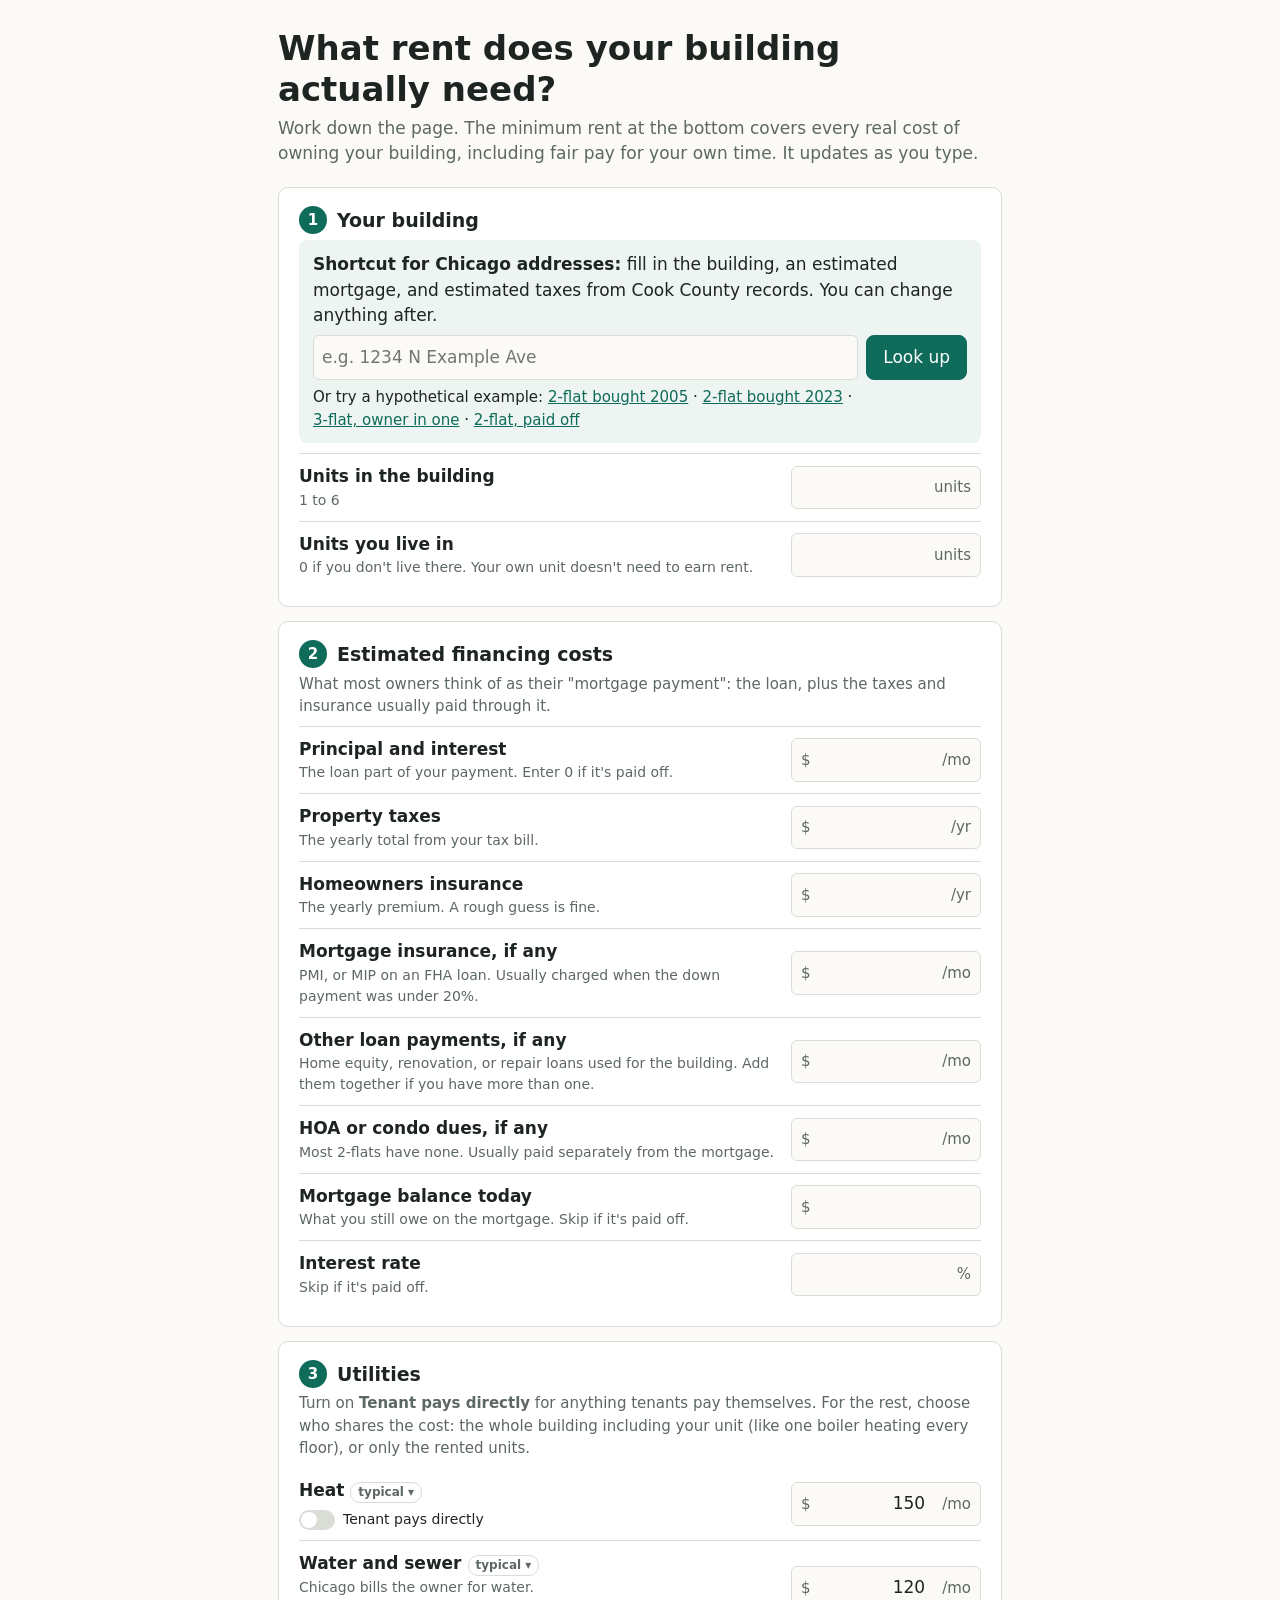
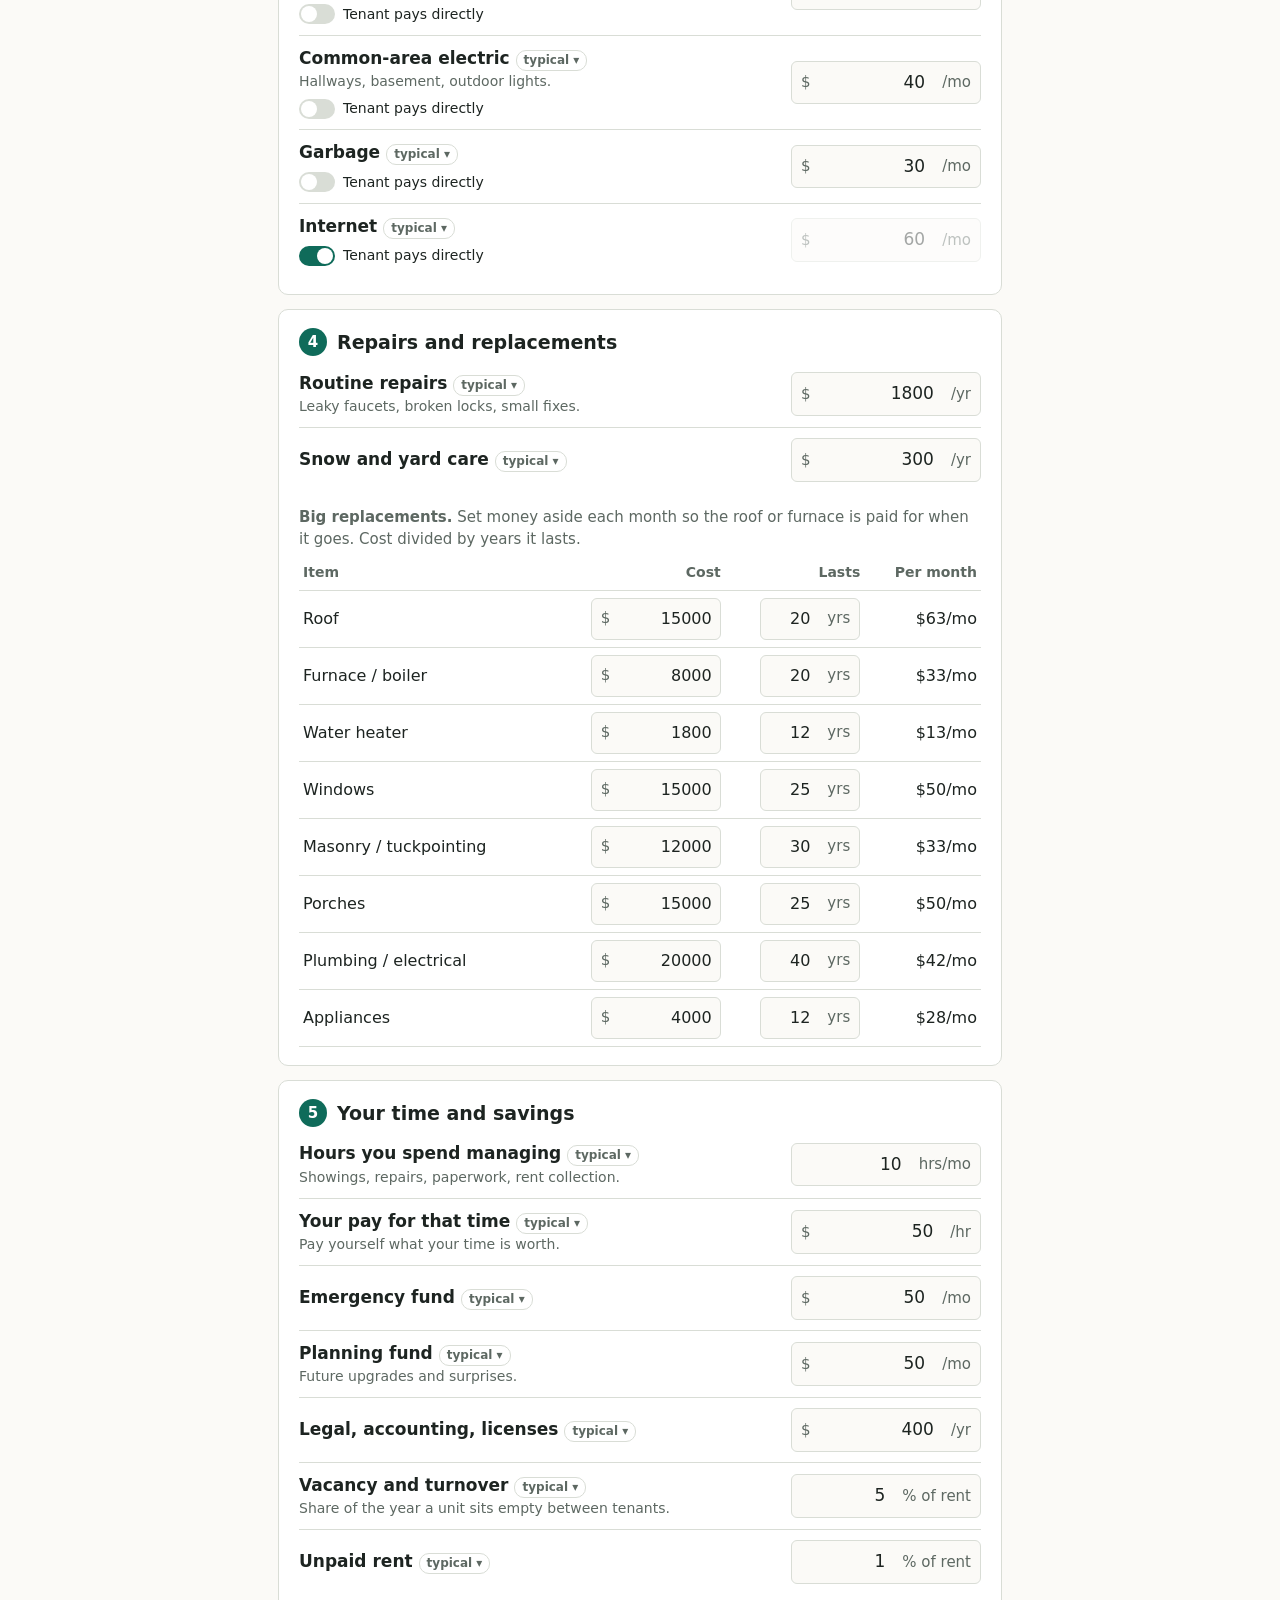
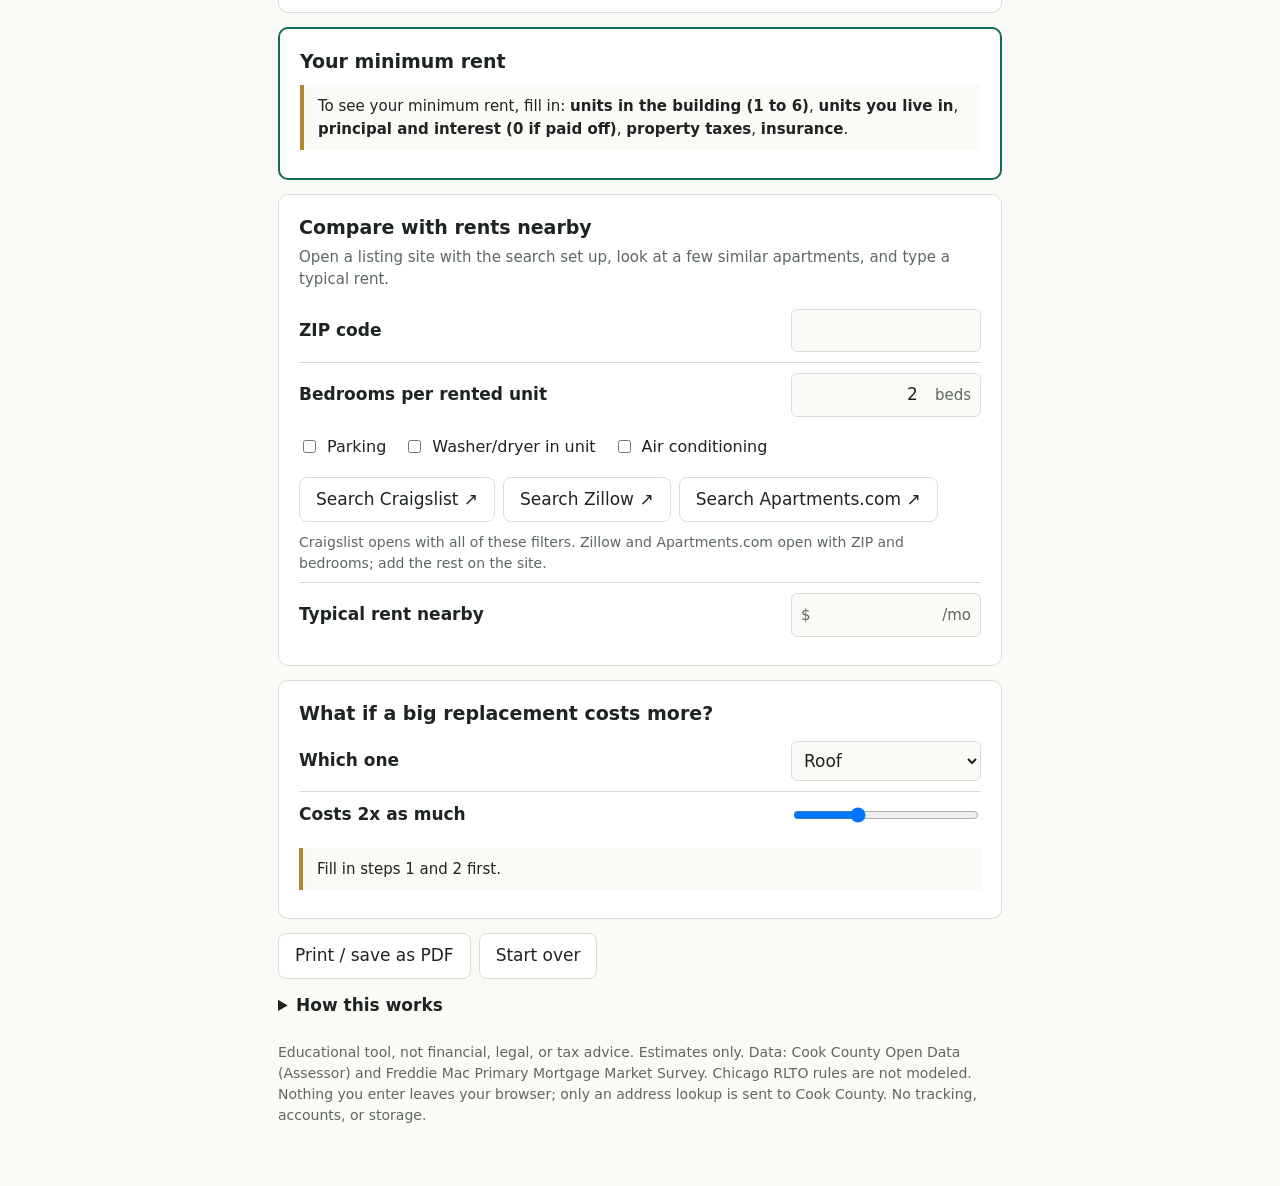
==== public/minimum_rent_calculator/index.html @ 092e069b "Calculator: lookup result card with icons; balance and rate required; clickable estimate explanation" ====
<!DOCTYPE html>
<html lang="en">
<head>
<meta charset="utf-8">
<meta name="viewport" content="width=device-width, initial-scale=1">
<title>Chicago Small Landlord Minimum Rent Calculator</title>
<style>
:root{--bg:#fbfaf7;--card:#fff;--ink:#1d2421;--mute:#5d6862;--line:#d9ddd6;--acc:#0f6b5a;--acc2:#b4872c;--warn:#b5482f;--soft:#eef4f1}
@media(prefers-color-scheme:dark){:root{--bg:#121715;--card:#1b2220;--ink:#eef2ef;--mute:#a3aea8;--line:#34403c;--acc:#5cc7ad;--acc2:#e0b455;--warn:#ee8a6f;--soft:#1f2b27}}
*{box-sizing:border-box}
body{margin:0;background:var(--bg);color:var(--ink);font:17px/1.5 system-ui,-apple-system,"Segoe UI",Roboto,sans-serif}
main{max-width:760px;margin:0 auto;padding:28px 18px 60px}
h1{font-size:clamp(26px,4vw,34px);margin:0 0 6px;line-height:1.2}
.lead{color:var(--mute);margin:0 0 20px}
.step{background:var(--card);border:1px solid var(--line);border-radius:10px;padding:18px 20px;margin:14px 0}
.step h2{font-size:19px;margin:0 0 4px;display:flex;align-items:center;gap:10px}
.step h2 .n{display:inline-grid;place-items:center;width:28px;height:28px;border-radius:50%;background:var(--acc);color:#fff;font-size:15px;flex:none}
@media(prefers-color-scheme:dark){.step h2 .n{color:#0b1210}}
.step>p.hint{color:var(--mute);margin:0 0 8px;font-size:15px}
.row{display:grid;grid-template-columns:1fr 190px;gap:6px 16px;align-items:center;padding:10px 0;border-top:1px solid var(--line)}
.row:first-of-type{border-top:0}
.row label{font-weight:600}
.row small{display:block;font-weight:400;color:var(--mute);font-size:14px}
.box{display:flex;align-items:center;border:1px solid var(--line);border-radius:6px;background:var(--bg);overflow:hidden}
.box:focus-within{outline:3px solid var(--acc2);outline-offset:1px}
.box span{padding:0 9px;color:var(--mute);font-size:15px;white-space:nowrap}
.box input{border:0;outline:0;background:transparent;color:var(--ink);font:inherit;padding:8px;width:100%;min-width:0;text-align:right}
.tag{display:inline-block;font-size:12px;font-weight:400;border:1px solid var(--line);border-radius:10px;padding:0 7px;margin-left:6px;color:var(--mute)}
.tag:empty{display:none}
button.tag{font:inherit;font-size:12px;cursor:pointer;background:transparent;line-height:1.6}
button.tag:hover{background:var(--soft)}
button.tag[aria-expanded=true]{background:var(--soft)}
.expl{margin:-2px 0 10px;padding:10px 12px;border-radius:8px;background:var(--soft);font-size:14px;line-height:1.5}
.expl b{font-weight:600}
.utc{display:flex;flex-wrap:wrap;gap:6px 14px;align-items:center;margin-top:6px;font-weight:400;font-size:14px}
.utc select{font:inherit;font-size:14px;padding:4px 6px;border:1px solid var(--line);border-radius:6px;background:var(--bg);color:var(--ink);max-width:100%}
.sw{display:inline-flex;align-items:center;gap:8px;cursor:pointer;color:var(--ink);font-weight:400!important}
.sw input{position:absolute;opacity:0;width:1px;height:1px}
.sw span{width:36px;height:20px;border-radius:10px;background:var(--line);position:relative;transition:background .15s;flex:none}
.sw span::after{content:"";position:absolute;top:2px;left:2px;width:16px;height:16px;border-radius:50%;background:#fff;transition:transform .15s}
.sw input:checked+span{background:var(--acc)}
.sw input:checked+span::after{transform:translateX(16px)}
.sw input:focus-visible+span{outline:3px solid var(--acc2);outline-offset:2px}
.row.ut.off .box{opacity:.4}
.row.ut.off select{display:none}
.lk{margin-top:10px;background:var(--card);border:1px solid var(--line);border-radius:10px;overflow:hidden}
.lk-head{display:flex;gap:10px;align-items:center;padding:12px 14px;border-bottom:1px solid var(--line)}
.lk-head svg{color:var(--acc);flex:none}
.lk-head b{display:block;font-size:16px}.lk-head span{font-size:13px;color:var(--mute)}
.lk-steps{list-style:none;margin:0;padding:4px 0}
.lk-steps li{display:grid;grid-template-columns:36px 1fr 22px;gap:10px;align-items:center;padding:8px 14px}
.lk-steps .ic{width:36px;height:36px;border-radius:9px;display:grid;place-items:center;background:var(--soft);color:var(--acc)}
.lk-steps b{display:block;font-size:15px}.lk-steps .d{font-size:14px;color:var(--mute)}
.lk-steps .st{width:20px;height:20px;border-radius:50%}
.lk-steps li.pending .st{border:2px solid var(--line);border-top-color:var(--acc);animation:spin .8s linear infinite}
.lk-steps li.done .st{background:var(--acc);-webkit-mask:var(--chk) center/14px no-repeat,linear-gradient(#000 0 0);-webkit-mask-composite:xor;mask-composite:exclude}
.lk-steps li.warn .st{background:var(--acc2)}
.lk-steps li.warn .ic{color:var(--acc2)}
.lk-steps li.done .st::after,.lk-steps li.warn .st::after{display:block;text-align:center;color:#fff;font-size:13px;font-weight:700;line-height:20px}
.lk-steps li.done .st{-webkit-mask:none;mask:none}
.lk-steps li.done .st::after{content:"\2713"}
.lk-steps li.warn .st::after{content:"!"}
@media(prefers-color-scheme:dark){.lk-steps li.done .st::after,.lk-steps li.warn .st::after{color:#0b1210}}
.lk-foot{margin:0;padding:10px 14px;border-top:1px solid var(--line);font-size:13px;color:var(--mute)}
.lk-err{margin-top:10px;padding:12px 14px;border-radius:10px;background:var(--card);border:1px solid var(--line);font-size:15px}
@keyframes spin{to{transform:rotate(360deg)}}
.tag.rec{border-color:var(--acc);color:var(--acc)}
@media(max-width:560px){.row{grid-template-columns:1fr}}
button,.btn{font:inherit;border:1px solid var(--line);background:var(--card);color:var(--ink);padding:9px 16px;border-radius:8px;cursor:pointer;text-decoration:none;display:inline-block}
button.pri{background:var(--acc);border-color:var(--acc);color:#fff}
@media(prefers-color-scheme:dark){button.pri{color:#0b1210}}
.linkish{border:0;background:none;padding:0;color:var(--acc);text-decoration:underline;cursor:pointer;font-size:15px}
:focus-visible{outline:3px solid var(--acc2);outline-offset:2px}
.lookup{background:var(--soft);border-radius:8px;padding:12px 14px;margin:6px 0 10px}
.lookup .line{display:flex;gap:8px;flex-wrap:wrap;margin-top:6px}
.lookup input{flex:1;min-width:220px;font:inherit;padding:8px;border:1px solid var(--line);border-radius:6px;background:var(--bg);color:var(--ink)}
.msg{padding:10px 14px;border-left:4px solid var(--acc2);background:var(--bg);margin:10px 0;font-size:15px}
.msg.warn{border-left-color:var(--warn)}
.chk{display:flex;gap:8px;align-items:center;font-size:16px}
.chk input{width:auto}
.hide{display:none!important}
table{border-collapse:collapse;width:100%;font-size:16px}
td,th{padding:7px 4px;border-bottom:1px solid var(--line);text-align:left;vertical-align:middle}
th{font-size:14px;color:var(--mute);font-weight:600}
td.num,th.num{text-align:right;white-space:nowrap}
.rt .box{max-width:130px;margin-left:auto}
.result{border:2px solid var(--acc)}
.big{font-size:clamp(40px,8vw,64px);font-weight:700;line-height:1.05;color:var(--acc);margin:6px 0 2px}
.receipt td{border-bottom:1px dashed var(--line)}
.receipt tr.total td{border-top:2px solid var(--ink);border-bottom:0;font-weight:700;font-size:18px}
.vs{display:grid;grid-template-columns:1fr 1fr;gap:16px;margin-top:12px}
.vs b{display:block;font-size:clamp(26px,5vw,40px);line-height:1.1;color:var(--acc)}
.vs .mk b{color:var(--mute)}
.links{display:flex;gap:8px;flex-wrap:wrap;margin:10px 0}
.actions{display:flex;gap:8px;flex-wrap:wrap;margin-top:14px}
details{margin:14px 0}
footer{color:var(--mute);font-size:14px;margin-top:24px}
@media print{.noprint,.lookup,details{display:none!important}body{background:#fff;color:#000}.step{break-inside:avoid}}
</style>
</head>
<body>
<main>
<h1>What rent does your building actually need?</h1>
<p class="lead">Work down the page. The minimum rent at the bottom covers every real cost of owning your building, including fair pay for your own time. It updates as you type.</p>

<!-- STEP 1 -->
<section class="step">
  <h2><span class="n">1</span>Your building</h2>
  <div class="lookup noprint">
    <b>Shortcut for Chicago addresses:</b> fill in the building, an estimated mortgage, and estimated taxes from Cook County records. You can change anything after.
    <div class="line">
      <input id="addr" placeholder="e.g. 1234 N Example Ave" aria-label="Street address">
      <button class="pri" id="go">Look up</button>
    </div>
    <div id="lmsg"></div>
    <div style="margin-top:6px;font-size:15px">Or try a hypothetical example: <span id="samples"></span></div>
  </div>
  <div class="row"><label for="units">Units in the building<button type="button" class="tag" id="tag-units" aria-expanded="false"></button><small>1 to 6</small></label><div class="box"><input id="units" inputmode="numeric" autocomplete="off"><span>units</span></div></div>
  <div class="row"><label for="occ">Units you live in<button type="button" class="tag" id="tag-occ" aria-expanded="false"></button><small>0 if you don't live there. Your own unit doesn't need to earn rent.</small></label><div class="box"><input id="occ" inputmode="numeric" autocomplete="off"><span>units</span></div></div>
</section>

<!-- STEP 2 -->
<section class="step">
  <h2><span class="n">2</span>Estimated financing costs</h2>
  <p class="hint">What most owners think of as their "mortgage payment": the loan, plus the taxes and insurance usually paid through it.</p>
  <div id="mortWarn" class="msg warn hide" role="alert"><b>No usable sale record was found, so we assumed the building is paid off.</b> <span id="mortWarnWhy"></span> If you have a mortgage, enter principal and interest below.</div>
  <div class="row"><label for="pi">Principal and interest<button type="button" class="tag" id="tag-pi" aria-expanded="false"></button><small>The loan part of your payment. Enter 0 if it's paid off.</small></label><div class="box"><span>$</span><input id="pi" inputmode="decimal" autocomplete="off"><span>/mo</span></div></div>
  <div class="row"><label for="tax">Property taxes<button type="button" class="tag" id="tag-tax" aria-expanded="false"></button><small>The yearly total from your tax bill.</small></label><div class="box"><span>$</span><input id="tax" inputmode="decimal" autocomplete="off"><span>/yr</span></div></div>
  <div class="row hide" id="seniorRow"><label class="chk" style="font-weight:400"><input type="checkbox" id="senior"> I'm 65 or older (adds the senior exemption to the tax estimate)</label></div>
  <div class="row"><label for="ins">Homeowners insurance<button type="button" class="tag" id="tag-ins" aria-expanded="false"></button><small>The yearly premium. A rough guess is fine.</small></label><div class="box"><span>$</span><input id="ins" inputmode="decimal" autocomplete="off"><span>/yr</span></div></div>
  <div class="row"><label for="mi">Mortgage insurance, if any<button type="button" class="tag" id="tag-mi" aria-expanded="false"></button><small>PMI, or MIP on an FHA loan. Usually charged when the down payment was under 20%.</small></label><div class="box"><span>$</span><input id="mi" inputmode="decimal" autocomplete="off"><span>/mo</span></div></div>
  <div id="pitiTotal" class="msg hide"></div>
  <div class="row"><label for="loan2">Other loan payments, if any<button type="button" class="tag" id="tag-loan2" aria-expanded="false"></button><small>Home equity, renovation, or repair loans used for the building. Add them together if you have more than one.</small></label><div class="box"><span>$</span><input id="loan2" inputmode="decimal" autocomplete="off"><span>/mo</span></div></div>
  <div class="row"><label for="hoa">HOA or condo dues, if any<button type="button" class="tag" id="tag-hoa" aria-expanded="false"></button><small>Most 2-flats have none. Usually paid separately from the mortgage.</small></label><div class="box"><span>$</span><input id="hoa" inputmode="decimal" autocomplete="off"><span>/mo</span></div></div>
  <div class="row"><label for="bal">Mortgage balance today<button type="button" class="tag" id="tag-bal" aria-expanded="false"></button><small>What you still owe on the mortgage. Skip if it's paid off.</small></label><div class="box"><span>$</span><input id="bal" inputmode="decimal" autocomplete="off"></div></div>
  <div class="row"><label for="rate">Interest rate<button type="button" class="tag" id="tag-rate" aria-expanded="false"></button><small>Skip if it's paid off.</small></label><div class="box"><input id="rate" inputmode="decimal" autocomplete="off"><span>%</span></div></div>
  <div id="mortInfo" class="msg hide"></div>
</section>

<!-- STEP 4 -->
<section class="step">
  <h2><span class="n">3</span>Utilities</h2>
  <p class="hint">Turn on <b>Tenant pays directly</b> for anything tenants pay themselves. For the rest, choose who shares the cost: the whole building including your unit (like one boiler heating every floor), or only the rented units.</p>
  <div class="row ut" data-ut="heat"><div><label for="heat">Heat<button type="button" class="tag" id="tag-heat" aria-expanded="false"></button></label>
   <div class="utc"><label class="sw"><input type="checkbox" id="tp-heat"><span aria-hidden="true"></span>Tenant pays directly</label>
   <select id="sh-heat" aria-label="Who shares the heat cost"><option value="all">Shared by all units, including yours</option><option value="rented">Rented units only</option></select></div></div>
   <div class="box"><span>$</span><input id="heat" inputmode="decimal" autocomplete="off"><span>/mo</span></div></div>
  <div class="row ut" data-ut="water"><div><label for="water">Water and sewer<button type="button" class="tag" id="tag-water" aria-expanded="false"></button><small>Chicago bills the owner for water.</small></label>
   <div class="utc"><label class="sw"><input type="checkbox" id="tp-water"><span aria-hidden="true"></span>Tenant pays directly</label>
   <select id="sh-water" aria-label="Who shares the water and sewer cost"><option value="all">Shared by all units, including yours</option><option value="rented">Rented units only</option></select></div></div>
   <div class="box"><span>$</span><input id="water" inputmode="decimal" autocomplete="off"><span>/mo</span></div></div>
  <div class="row ut" data-ut="elec"><div><label for="elec">Common-area electric<button type="button" class="tag" id="tag-elec" aria-expanded="false"></button><small>Hallways, basement, outdoor lights.</small></label>
   <div class="utc"><label class="sw"><input type="checkbox" id="tp-elec"><span aria-hidden="true"></span>Tenant pays directly</label>
   <select id="sh-elec" aria-label="Who shares the common-area electric cost"><option value="all">Shared by all units, including yours</option><option value="rented">Rented units only</option></select></div></div>
   <div class="box"><span>$</span><input id="elec" inputmode="decimal" autocomplete="off"><span>/mo</span></div></div>
  <div class="row ut" data-ut="garb"><div><label for="garb">Garbage<button type="button" class="tag" id="tag-garb" aria-expanded="false"></button></label>
   <div class="utc"><label class="sw"><input type="checkbox" id="tp-garb"><span aria-hidden="true"></span>Tenant pays directly</label>
   <select id="sh-garb" aria-label="Who shares the garbage cost"><option value="all">Shared by all units, including yours</option><option value="rented">Rented units only</option></select></div></div>
   <div class="box"><span>$</span><input id="garb" inputmode="decimal" autocomplete="off"><span>/mo</span></div></div>
  <div class="row ut" data-ut="net"><div><label for="net">Internet<button type="button" class="tag" id="tag-net" aria-expanded="false"></button></label>
   <div class="utc"><label class="sw"><input type="checkbox" id="tp-net"><span aria-hidden="true"></span>Tenant pays directly</label>
   <select id="sh-net" aria-label="Who shares the internet cost"><option value="all">Shared by all units, including yours</option><option value="rented">Rented units only</option></select></div></div>
   <div class="box"><span>$</span><input id="net" inputmode="decimal" autocomplete="off"><span>/mo</span></div></div>
</section>

<!-- STEP 5 -->
<section class="step">
  <h2><span class="n">4</span>Repairs and replacements</h2>
  <div class="row"><label for="minor">Routine repairs<button type="button" class="tag" id="tag-minor" aria-expanded="false"></button><small>Leaky faucets, broken locks, small fixes.</small></label><div class="box"><span>$</span><input id="minor" inputmode="decimal" autocomplete="off"><span>/yr</span></div></div>
  <div class="row"><label for="snow">Snow and yard care<button type="button" class="tag" id="tag-snow" aria-expanded="false"></button></label><div class="box"><span>$</span><input id="snow" inputmode="decimal" autocomplete="off"><span>/yr</span></div></div>
  <p class="hint" style="margin:14px 0 4px"><b>Big replacements.</b> Set money aside each month so the roof or furnace is paid for when it goes. Cost divided by years it lasts.</p>
  <table class="rt"><thead><tr><th>Item</th><th class="num">Cost</th><th class="num">Lasts</th><th class="num">Per month</th></tr></thead><tbody id="rt"></tbody></table>
</section>

<!-- STEP 6 -->
<section class="step">
  <h2><span class="n">5</span>Your time and savings</h2>
  <div class="row"><label for="hours">Hours you spend managing<button type="button" class="tag" id="tag-hours" aria-expanded="false"></button><small>Showings, repairs, paperwork, rent collection.</small></label><div class="box"><input id="hours" inputmode="decimal" autocomplete="off"><span>hrs/mo</span></div></div>
  <div class="row"><label for="wage">Your pay for that time<button type="button" class="tag" id="tag-wage" aria-expanded="false"></button><small>Pay yourself what your time is worth.</small></label><div class="box"><span>$</span><input id="wage" inputmode="decimal" autocomplete="off"><span>/hr</span></div></div>
  <div class="row"><label for="emerg">Emergency fund<button type="button" class="tag" id="tag-emerg" aria-expanded="false"></button></label><div class="box"><span>$</span><input id="emerg" inputmode="decimal" autocomplete="off"><span>/mo</span></div></div>
  <div class="row"><label for="plan">Planning fund<button type="button" class="tag" id="tag-plan" aria-expanded="false"></button><small>Future upgrades and surprises.</small></label><div class="box"><span>$</span><input id="plan" inputmode="decimal" autocomplete="off"><span>/mo</span></div></div>
  <div class="row"><label for="legal">Legal, accounting, licenses<button type="button" class="tag" id="tag-legal" aria-expanded="false"></button></label><div class="box"><span>$</span><input id="legal" inputmode="decimal" autocomplete="off"><span>/yr</span></div></div>
  <div class="row"><label for="vac">Vacancy and turnover<button type="button" class="tag" id="tag-vac" aria-expanded="false"></button><small>Share of the year a unit sits empty between tenants.</small></label><div class="box"><input id="vac" inputmode="decimal" autocomplete="off"><span>% of rent</span></div></div>
  <div class="row"><label for="bad">Unpaid rent<button type="button" class="tag" id="tag-bad" aria-expanded="false"></button></label><div class="box"><input id="bad" inputmode="decimal" autocomplete="off"><span>% of rent</span></div></div>
</section>

<!-- RESULT -->
<section class="step result" id="result">
  <h2>Your minimum rent</h2>
  <div id="missing" class="msg"></div>
  <div id="answer" class="hide">
    <div class="big" id="outA">$0</div>
    <div>per month, for each rented unit</div>
    <p id="shareLine"></p>
    <table class="receipt"><tbody id="receipt"></tbody></table>
    <p id="scary" style="margin-top:12px"></p>
    <p id="outB" class="msg hide"></p>
  </div>
</section>

<!-- COMPARE -->
<section class="step" id="compare">
  <h2>Compare with rents nearby</h2>
  <p class="hint">Open a listing site with the search set up, look at a few similar apartments, and type a typical rent.</p>
  <div class="row"><label for="cz_zip">ZIP code</label><div class="box"><input id="cz_zip" inputmode="numeric" maxlength="5" autocomplete="off"></div></div>
  <div class="row"><label for="cz_beds">Bedrooms per rented unit</label><div class="box"><input id="cz_beds" inputmode="numeric" value="2" autocomplete="off"><span>beds</span></div></div>
  <div style="display:flex;gap:18px;flex-wrap:wrap;padding:8px 0">
    <label class="chk"><input type="checkbox" id="cz_park"> Parking</label>
    <label class="chk"><input type="checkbox" id="cz_laundry"> Washer/dryer in unit</label>
    <label class="chk"><input type="checkbox" id="cz_ac"> Air conditioning</label>
  </div>
  <div class="links noprint" id="czLinks"></div>
  <p class="hint" style="font-size:14px">Craigslist opens with all of these filters. Zillow and Apartments.com open with ZIP and bedrooms; add the rest on the site.</p>
  <div class="row"><label for="mkt">Typical rent nearby</label><div class="box"><span>$</span><input id="mkt" inputmode="decimal" autocomplete="off"><span>/mo</span></div></div>
  <div id="mktOut"></div>
</section>

<!-- WHAT IF -->
<section class="step noprint">
  <h2>What if a big replacement costs more?</h2>
  <div class="row"><label for="wi">Which one</label><select id="wi" style="font:inherit;padding:8px;border:1px solid var(--line);border-radius:6px;background:var(--bg);color:var(--ink)"></select></div>
  <div class="row"><label for="wm">Costs <span id="wiV">2</span>x as much</label><input id="wm" type="range" min="1" max="4" step="0.5" value="2"></div>
  <p id="wiOut" class="msg"></p>
</section>

<div class="actions noprint"><button id="print">Print / save as PDF</button><button id="reset">Start over</button></div>

<details><summary><b>How this works</b></summary>
<p>Add up what the whole building costs each month: financing costs (principal and interest, taxes, insurance, mortgage insurance, any other loans for the building), utilities you pay, repairs, savings for big replacements, pay for your time, and savings funds. The rented units cover their share of that total. In a 2-flat where you live in one unit, the rented unit covers half. In a 3-flat where you live in one, the two rented units cover two thirds between them. The unit you live in carries the rest, as your own housing cost. A cushion for vacancy and unpaid rent is added on top.</p>
<p>The interest-only view counts just the interest part of the mortgage, based on what you still owe today. The principal part is money you keep, as equity in the building.</p>
<p>Address lookups estimate taxes as assessed value x state equalizer, minus the homeowner exemption if you live there ($10,000, plus $8,000 more if you are 65 or older), x the tax rate. The mortgage estimate assumes 20% down and the average 30-year rate in the year of the last sale. Your real numbers are better if you have them.</p></details>

<footer>Educational tool, not financial, legal, or tax advice. Estimates only. Data: Cook County Open Data (Assessor) and Freddie Mac Primary Mortgage Market Survey. Chicago RLTO rules are not modeled. Nothing you enter leaves your browser; only an address lookup is sent to Cook County. No tracking, accounts, or storage.</footer>
</main>

<script>
/* ===== ASSUMPTIONS (edit here) ===== */
const OWNER_HOURLY_WAGE = 50;       // $/hr the owner pays themselves; presenter sets this.
const STATE_EQUALIZER = 3.0163;     // Illinois equalizer, tax year 2024. Update yearly.
const TAX_RATE = 0.067;             // Rough Chicago combined rate (~6.7%). Check the Treasurer bill.
const HOMEOWNER_EXEMPTION = 10000;  // Cook County homeowner exemption ($ off equalized assessed value), owner-occupied.
const SENIOR_EXEMPTION = 8000;      // Cook County senior exemption (65+), on top of the homeowner exemption.
const DOWN_PAYMENT = 0.20;          // Assumed down payment when estimating a loan from a sale price.
const API = 'https://datacatalog.cookcountyil.gov/resource/';
const DS = {addr:'3723-97qp', sales:'wvhk-k5uv', values:'uzyt-m557', chars:'x54s-btds'}; // Parcel Addresses, Parcel Sales, Assessed Values, Building Characteristics.
const APTS = {None:1, Two:2, Three:3, Four:4, Five:5, Six:6}; // char_apts -> units. "None" = single-family home.
/* Freddie Mac PMMS 30-yr fixed, ANNUAL averages (%). Years not listed use the nearest listed year. 2025 is approximate. */
const RATES={1990:10.13,1991:9.25,1992:8.39,1993:7.31,1994:8.38,1995:7.93,1996:7.81,1997:7.60,1998:6.94,1999:7.44,2000:8.05,2001:6.97,2002:6.54,2003:5.83,2004:5.84,2005:5.87,2006:6.41,2007:6.34,2008:6.03,2009:5.04,2010:4.69,2011:4.45,2012:3.66,2013:3.98,2014:4.17,2015:3.85,2016:3.65,2017:3.99,2018:4.54,2019:3.94,2020:3.11,2021:2.96,2022:5.34,2023:6.81,2024:6.72,2025:6.60};
/* Typical starting values for the steps people rarely know offhand. Rounded on purpose. */
const TYPICAL={heat:150,water:120,elec:40,garb:30,net:60,minor:1800,snow:300,hours:10,wage:OWNER_HOURLY_WAGE,emerg:50,plan:50,legal:400,vac:5,bad:1};
const REPL0=[['Roof',15000,20],['Furnace / boiler',8000,20],['Water heater',1800,12],['Windows',15000,25],['Masonry / tuckpointing',12000,30],['Porches',15000,25],['Plumbing / electrical',20000,40],['Appliances',4000,12]];
const SAMPLES=[
 {n:'2-flat bought 2005',v:{units:2,occ:1,pi:1190,bal:110000,rate:5.9,tax:4200,ins:1700}},
 {n:'2-flat bought 2023',v:{units:2,occ:1,pi:2480,bal:370000,rate:6.8,tax:6200,ins:2400}},
 {n:'3-flat, owner in one',v:{units:3,occ:1,pi:2650,bal:410000,rate:6.5,tax:7000,ins:3000}},
 {n:'2-flat, paid off',v:{units:2,occ:1,pi:0,tax:4800,ins:1900}}];
const UTIL=['heat','water','elec','garb','net'];
const UT_DEFAULT={net:true}; // utilities tenants usually pay directly
const ALL=['units','occ','pi','tax','ins','mi','loan2','hoa','bal','rate',...Object.keys(TYPICAL)];

/* ===== HELPERS ===== */
const $=id=>document.getElementById(id);
const usd=n=>(n<0?'-$':'$')+Math.abs(Math.round(n)).toLocaleString('en-US');
const parse=s=>{const v=parseFloat(String(s).replace(/[$,%\s]/g,''));return isFinite(v)?v:NaN};
const has=id=>String($(id).value).trim()!==''&&!isNaN(parse($(id).value));
const val=id=>{const v=parse($(id).value);return isFinite(v)&&v>=0?v:0};
const plural=(n,w)=>`${n} ${w}${n===1?'':'s'}`;
const TAGS={typical:['typical',''],record:['county record','rec'],est:['estimate',''],lookup:['estimate','']};
const EXPL={};
function setF(id,v,src,ex){const e=$(id);e.value=v;e.dataset.src=src||'';if(ex)EXPL[id]=ex;else delete EXPL[id];closeEx(id);tag(id)}
function exText(id){const e=EXPL[id];if(e)return typeof e==='function'?e():e;
 const src=$(id).dataset.src;
 if(src==='typical')return 'A typical starting value for a small Chicago building. Replace it with your own number if you know it.';
 if(src==='est')return 'From the hypothetical example.';return ''}
function closeEx(id){const x=$('ex-'+id);if(x)x.classList.add('hide');const t=$('tag-'+id);if(t)t.setAttribute('aria-expanded','false')}
function tag(id){const t=$('tag-'+id);if(!t)return;const s=TAGS[$(id).dataset.src];t.innerHTML=s?s[0]+' &#9662;':'';t.title=s?'How was this worked out?':'';t.className='tag'+(s&&s[1]?' '+s[1]:'')}
let R=REPL0.map(r=>r.slice()), lookupAV=0, noSale=false, lookupLoan=null;

/* ===== MATH ===== */
function pmt(P,rate,yrs){const r=rate/100/12,n=yrs*12;if(P<=0||n<=0)return 0;if(r===0)return P/n;return P*r/(1-Math.pow(1+r,-n))}
function balanceAfter(P,rate,yrs,months){const r=rate/100/12,n=yrs*12;if(months>=n)return 0;if(r===0)return P*(1-months/n);
 const p=pmt(P,rate,yrs),g=Math.pow(1+r,months);return Math.max(0,P*g-p*(g-1)/r)}
function lookupTax(){const ex=val('occ')>=1?HOMEOWNER_EXEMPTION+($('senior').checked?SENIOR_EXEMPTION:0):0;return Math.round(Math.max(0,lookupAV*STATE_EQUALIZER-ex)*TAX_RATE)}
function missing(){
 const m=[],u=val('units'),o=val('occ');
 if(!has('units')||!(u>=1&&u<=6&&Number.isInteger(u)))m.push('units in the building (1 to 6)');
 if(!has('occ')||!Number.isInteger(o))m.push('units you live in');
 else if(has('units')&&o>=u)m.push('units you live in (must be fewer than the total, so at least one is rented)');
 if(!has('pi'))m.push('principal and interest (0 if paid off)');
 if(has('pi')&&val('pi')>0){if(!has('bal'))m.push('mortgage balance');if(!has('rate'))m.push('interest rate')}
 if(!has('tax'))m.push('property taxes');
 if(!has('ins'))m.push('insurance');
 return m}
function compute(mult){ // mult: optional {i,f} to scale one replacement cost
 const units=val('units'),occ=val('occ'),rented=units-occ,share=rented/units;
 const pi=val('pi'),loan2=val('loan2')+val('mi'),mi=val('mi'); // mortgage insurance and other loans count in full in both views // other loans count in full in both views (no balance/rate to split out interest)
 const piInt=(has('bal')&&has('rate'))?Math.min(pi,val('bal')*val('rate')/1200):null;
 const resYear=R.map((r,i)=>{const c=(mult&&mult.i==i)?r[1]*mult.f:r[1];return r[2]>0?c/r[2]:0});
 const m={ // whole-building monthly costs
  taxes:val('tax')/12, ins:val('ins')/12, hoa:val('hoa'),
  upkeep:(val('minor')+val('snow'))/12, repl:resYear.reduce((a,b)=>a+b,0)/12,
  pay:val('hours')*val('wage'), funds:val('emerg')+val('plan')+val('legal')/12};
 const base=Object.values(m).reduce((a,b)=>a+b,0);
 const loss=Math.min(0.9,(val('vac')+val('bad'))/100);
 // Utilities: skip ones tenants pay directly; the rest are shared by all units, or charged to rented units only.
 let utilAll=0,utilRented=0;
 UTIL.forEach(id=>{if($('tp-'+id).checked)return;const a=val(id);utilAll+=a;utilRented+=$('sh-'+id).value==='rented'?a:a*share});
 const total=base+pi+loan2+utilAll;
 const per=x=>x*share/rented;                       // a shared whole-building amount -> per rented unit
 const rentedTotal=(base+pi+loan2)*share+utilRented; // what the rented units cover together
 const rent=mort=>(per(base+mort+loan2)+utilRented/rented)/(1-loss); // rented share, split across rented units, plus cushion
 const rA=rent(pi);
 return {units,occ,rented,share,total,rentedTotal,pi,piInt,m,resYear,loss,rA,rB:piInt===null?null:rent(piInt),per,
  lines:[['Principal and interest',per(pi)],['Property taxes',per(m.taxes)],['Homeowners insurance',per(m.ins)],...(mi>0?[['Mortgage insurance',per(mi)]]:[]),...(loan2-mi>0?[['Other loans',per(loan2-mi)]]:[]),...(m.hoa>0?[['HOA or condo dues',per(m.hoa)]]:[]),['Utilities',utilRented/rented],['Routine repairs and yard',per(m.upkeep)],
   ['Savings for big replacements',per(m.repl)],['Your pay',per(m.pay)],['Emergency, planning, legal',per(m.funds)],['Vacancy and unpaid-rent cushion',rA*loss]]};
}

/* ===== RENDER ===== */
function calc(){
 if(lookupAV&&$('tax').dataset.src==='lookup'){$('tax').value=lookupTax();const x=$('ex-tax');if(x&&!x.classList.contains('hide'))x.innerHTML=exText('tax')}
 $('seniorRow').classList.toggle('hide',!(lookupAV&&$('tax').dataset.src==='lookup'&&val('occ')>=1));
 $('mortWarn').classList.toggle('hide',!noSale);
 if(typeof syncShareSel==='function')syncShareSel();
 drawMortInfo();
 drawLinks();
 const miss=missing();
 R.forEach((r,i)=>{const c=$('rp'+i);if(c)c.textContent=r[2]>0?usd(r[1]/r[2]/12)+'/mo':'—'});
 if(miss.length){
  $('answer').classList.add('hide');$('missing').classList.remove('hide');
  $('missing').innerHTML='To see your minimum rent, fill in: '+miss.map(x=>`<b>${x}</b>`).join(', ')+'.';
  $('mktOut').innerHTML='';$('wiOut').textContent='Fill in steps 1 and 2 first.';return}
 $('missing').classList.add('hide');$('answer').classList.remove('hide');
 const c=compute();
 $('outA').textContent=usd(c.rA);
 $('shareLine').innerHTML=c.occ>0
  ?`Your building costs <b>${usd(c.total)}</b> a month to run. Your ${plural(c.rented,'rented unit')} ${c.rented===1?'covers':'cover'} ${usd(c.rentedTotal)} of that (${c.rented} of ${c.units} shares of shared costs, plus any utilities charged to rented units only). The ${plural(c.occ,'unit')} you live in ${c.occ===1?'carries':'carry'} the other ${usd(c.total-c.rentedTotal)}, as your own housing cost.`
  :`Your building costs <b>${usd(c.total)}</b> a month to run, split across ${plural(c.rented,'rented unit')}.`;
 $('receipt').innerHTML=c.lines.map(([n,v])=>`<tr><td>${n}</td><td class="num">${usd(v)}</td></tr>`).join('')+`<tr class="total"><td>Minimum rent per unit</td><td class="num">${usd(c.rA)}</td></tr>`;
 const mt=c.lines.filter(l=>/^(Principal|Property taxes|Homeowners|Mortgage insurance|Other loans)/.test(l[0])).reduce((a,l)=>a+l[1],0);
 $('scary').textContent=c.rA>0?`Financing costs (mortgage payment, taxes, insurance, other loans) are ${Math.round(mt/c.rA*100)}% of this. Everything else, including savings for every big replacement, is ${100-Math.round(mt/c.rA*100)}%.`:'';
 const ob=$('outB');
 if(c.rB!==null&&c.pi>0){ob.classList.remove('hide');ob.innerHTML=`<b>Interest-only view: ${usd(c.rB)} per unit.</b> That counts only the interest part of your mortgage and treats the principal as your own savings, since it builds equity you keep.`}else ob.classList.add('hide');
 const i=+$('wi').value||0,f=+$('wm').value;$('wiV').textContent=f;
 $('wiOut').textContent=`If your ${R[i][0].toLowerCase()} costs ${f}x as much (${usd(R[i][1]*f)}), minimum rent rises by about ${usd(compute({i,f}).rA-c.rA)} per unit per month.`;
 const mk=val('mkt');
 if(!(mk>0)){$('mktOut').innerHTML='';return}
 const gap=mk-c.rA;
 $('mktOut').innerHTML=`<div class="vs"><div><b>${usd(c.rA)}</b>Rent at cost</div><div class="mk"><b>${usd(mk)}</b>Typical rent nearby</div></div>`+(gap>0
  ?`<p class="msg">Charging ${usd(c.rA)} already covers the mortgage, taxes, insurance, repairs, savings for every big replacement, emergency and planning funds, a vacancy cushion, and pays you ${usd(val('wage'))} an hour. Market rent would add ${usd(gap)} a month per unit (${usd(gap*12*c.rented)} a year across your ${plural(c.rented,'rented unit')}) on top of every real cost.</p>`
  :`<p class="msg">Rents nearby are at or below what this building needs. Double-check your numbers; your costs may be higher than typical.</p>`);
}
function drawMortInfo(){ // estimated loan (from lookup) and this month's interest/principal split
 const parts=[],L=lookupLoan;
 if(L)parts.push(`<b>Estimated mortgage: ${usd(L.orig)} at ${L.rt}%.</b> Based on the ${usd(L.price)} sale in ${L.yr} with ${Math.round(DOWN_PAYMENT*100)}% down and the average 30-year rate that year.`);
 const pi=val('pi'),bal=val('bal'),rate=val('rate');
 if(has('pi')&&pi>0&&has('bal')&&bal>0&&has('rate')){
  const int=Math.min(pi,bal*rate/1200);
  parts.push(`Of your ${usd(pi)} monthly payment, about <b>${usd(int)} is interest</b> and ${usd(pi-int)} pays down the ${usd(bal)} you still owe.`)}
 const piti=val('pi')+val('tax')/12+val('ins')/12+val('mi');
 const pt=$('pitiTotal');
 if(has('pi')||has('tax')||has('ins')){pt.classList.remove('hide');pt.innerHTML=`<b>Estimated monthly payment: ${usd(piti)}</b> = ${usd(val('pi'))} principal and interest + ${usd(val('tax')/12)} taxes + ${usd(val('ins')/12)} insurance${val('mi')>0?` + ${usd(val('mi'))} mortgage insurance`:''}. Compare it with your mortgage statement.`}else pt.classList.add('hide');
 $('mortInfo').innerHTML=parts.join('<br>');$('mortInfo').classList.toggle('hide',!parts.length)}
function drawRepl(){
 $('rt').innerHTML=R.map((r,i)=>`<tr><td>${r[0]}</td><td class="num"><div class="box"><span>$</span><input inputmode="decimal" value="${r[1]}" data-i="${i}" data-k="1" aria-label="${r[0]} cost"></div></td><td class="num"><div class="box" style="max-width:100px"><input inputmode="numeric" value="${r[2]}" data-i="${i}" data-k="2" aria-label="${r[0]} years it lasts"><span>yrs</span></div></td><td class="num" id="rp${i}"></td></tr>`).join('');
 $('rt').querySelectorAll('input').forEach(e=>e.addEventListener('input',()=>{const v=parse(e.value);R[e.dataset.i][e.dataset.k]=isFinite(v)&&v>=0?v:0;calc()}));
 $('wi').innerHTML=R.map((r,i)=>`<option value="${i}">${r[0]}</option>`).join('')}
function drawLinks(){
 const zip=($('cz_zip').value.match(/\d{5}/)||[''])[0],beds=Math.max(0,Math.min(6,parseInt($('cz_beds').value)||0));
 const cl=new URLSearchParams({min_bedrooms:beds,max_bedrooms:beds});
 if(zip){cl.set('postal',zip);cl.set('search_distance','1')}
 if($('cz_park').checked)[1,2,3,4].forEach(p=>cl.append('parking',p)); // carport, attached garage, detached garage, off-street
 if($('cz_laundry').checked)cl.set('laundry','1');                       // washer/dryer in unit
 if($('cz_ac').checked)cl.set('airconditioning','1');
 const area=zip?`chicago-il-${zip}`:'chicago-il',bd=beds===0?'studios':`${beds}-bedrooms`;
 $('czLinks').innerHTML=[['Craigslist','https://chicago.craigslist.org/search/apa?'+cl],['Zillow',`https://www.zillow.com/${area}/rentals/${beds}-_beds/`],['Apartments.com',`https://www.apartments.com/${area}/${bd}/`]]
  .map(([n,u])=>`<a class="btn" href="${u}" target="_blank" rel="noopener">Search ${n} &#8599;</a>`).join('')}
function reset(){
 UTIL.forEach(id=>{$('tp-'+id).checked=!!UT_DEFAULT[id];$('sh-'+id).value='all'});syncUtil();
 ALL.forEach(id=>setF(id,TYPICAL[id]??'',TYPICAL[id]!==undefined?'typical':''));
 R=REPL0.map(r=>r.slice());drawRepl();lookupAV=0;noSale=false;lookupLoan=null;$('senior').checked=false;
 ['addr','mkt','cz_zip'].forEach(id=>$(id).value='');$('lmsg').innerHTML='';calc()}

/* ===== EVENTS ===== */
function syncUtil(){UTIL.forEach(id=>{const off=$('tp-'+id).checked;$(id).closest('.row').classList.toggle('off',off);$(id).disabled=off})}
UTIL.forEach(id=>{['tp-','sh-'].forEach(pf=>$(pf+id).addEventListener('input',()=>{syncUtil();calc()}))});
// the shared/rented-only choice only matters when the owner lives in the building
function syncShareSel(){const own=val('occ')>=1;UTIL.forEach(id=>$('sh-'+id).classList.toggle('hide',!own))}
ALL.forEach(id=>{const row=$(id).closest('.row'),x=document.createElement('div');x.className='expl hide';x.id='ex-'+id;x.setAttribute('role','note');row.after(x);
 $('tag-'+id).addEventListener('click',e=>{e.preventDefault();e.stopPropagation();const open=x.classList.contains('hide');
  if(open){x.innerHTML=exText(id);x.classList.remove('hide')}else x.classList.add('hide');$('tag-'+id).setAttribute('aria-expanded',open)})});
ALL.forEach(id=>$(id).addEventListener('input',()=>{$(id).dataset.src='';delete EXPL[id];closeEx(id);tag(id);if(id==='pi')noSale=false;calc()}));
['mkt','cz_zip','cz_beds','cz_park','cz_laundry','cz_ac','senior','wi','wm'].forEach(id=>$(id).addEventListener('input',calc));
$('reset').onclick=()=>{reset();window.scrollTo({top:0,behavior:'smooth'})};
$('print').onclick=()=>window.print();
$('samples').innerHTML=SAMPLES.map((s,i)=>`<button class="linkish" data-s="${i}">${s.n}</button>`).join(' · ');
$('samples').onclick=e=>{const i=e.target.dataset.s;if(i===undefined)return;reset();Object.entries(SAMPLES[i].v).forEach(([k,v])=>setF(k,v,'est','From the hypothetical example: '+SAMPLES[i].n+'.'));
 $('lmsg').innerHTML='<p class="msg">Hypothetical example, not a real property. Every number is editable.</p>';calc()};

/* ===== ADDRESS LOOKUP ===== */
async function q(ds,params){const r=await fetch(API+ds+'.json?'+new URLSearchParams(params));if(!r.ok)throw new Error(r.status);return r.json()}
const isTrue=v=>v===true||/^(true|1|y)$/i.test(String(v));
const SUFFIX=/^(AVE|AVENUE|ST|STREET|BLVD|BOULEVARD|RD|ROAD|DR|DRIVE|CT|COURT|PL|PLACE|PKWY|PARKWAY|TER|TERRACE|LN|LANE|WAY|HWY)$/;
const toks=s=>String(s).toUpperCase().replace(/[^A-Z0-9 ]/g,' ').split(/\s+/).filter(Boolean);
const lmsg=h=>$('lmsg').innerHTML=`<div class="lk-err">${h}</div>`;
const SV=(d)=>`<svg width="20" height="20" viewBox="0 0 24 24" fill="none" stroke="currentColor" stroke-width="1.8" stroke-linecap="round" stroke-linejoin="round" aria-hidden="true">${d}</svg>`;
const IC={
 pin:SV('<path d="M12 21s-7-6.2-7-11.5A7 7 0 0 1 19 9.5C19 14.8 12 21 12 21z"/><circle cx="12" cy="9.5" r="2.5"/>'),
 units:SV('<path d="M4 21V8l8-5 8 5v13"/><path d="M9 21v-6h6v6"/><path d="M8 10h2M14 10h2"/>'),
 tax:SV('<path d="M6 3h12v18l-3-2-3 2-3-2-3 2z"/><path d="M9 8h6M9 12h6M9 16h3"/>'),
 mort:SV('<path d="M3 10l9-6 9 6"/><path d="M5 10v9M9.5 10v9M14.5 10v9M19 10v9"/><path d="M3 21h18"/>'),
 ins:SV('<path d="M12 3l8 3v6c0 4.5-3.4 8.2-8 9-4.6-.8-8-4.5-8-9V6z"/><path d="M9 12l2 2 4-4"/>')};
const LK=[['units','Building'],['tax','Property taxes'],['mort','Mortgage'],['ins','Insurance']];
function lkCard(addr,pin){$('lmsg').innerHTML=`<div class="lk"><div class="lk-head">${IC.pin}<div><b>${addr}</b><span>Cook County PIN ${pin}</span></div></div><ul class="lk-steps">`+
 LK.map(([k,t])=>`<li id="lk-${k}" class="pending"><span class="ic">${IC[k]}</span><div><b>${t}</b><span class="d">Checking county records&hellip;</span></div><span class="st" aria-hidden="true"></span></li>`).join('')+
 `</ul><p class="lk-foot">Numbers below are filled in. Click any <b>estimate</b> tag to see how it was worked out.</p></div>`}
function lkStep(k,state,html){const li=$('lk-'+k);if(!li)return;li.className=state;li.querySelector('.d').innerHTML=html}
const titleCase=t=>String(t).toLowerCase().replace(/\b[a-z]/g,c=>c.toUpperCase());
$('addr').addEventListener('keydown',e=>{if(e.key==='Enter')$('go').click()});
$('go').onclick=async()=>{
 const key=toks($('addr').value).filter(t=>!SUFFIX.test(t)); // house number + street name, without Ave/St/etc.
 if(key.length<2||!/^\d/.test(key[0]))return lmsg('Enter a street address with a house number, like 1234 N Example Ave.');
 lmsg('Searching Cook County records&hellip;');
 let hit;
 try{
  // Full-text search, then keep only rows whose PROPERTY address (not mailing address) matches.
  const hits=await q(DS.addr,{$q:key.join(' '),$limit:'200'});
  const propText=h=>Object.keys(h).filter(k=>/^prop/i.test(k)).map(k=>h[k]).join(' ');
  hit=hits.find(h=>{const t=toks(propText(h));return t[0]===key[0]&&key.every(k=>t.includes(k))});
 }catch(e){return lmsg('We could not reach Cook County records right now. Fill in the steps below yourself, or try an example.')}
 if(!hit)return lmsg('We could not find that address in Cook County records. Check the spelling, or fill in the steps below yourself.');
 const pin=hit.pin,zk=Object.keys(hit).find(k=>/^prop.*zip/i.test(k)),zip=zk?String(hit[zk]).slice(0,5):'';
 const fk=Object.keys(hit).find(k=>/^prop.*full/i.test(k)),shown=fk?titleCase(hit[fk]):$('addr').value;
 const keepOcc=$('occ').value;reset();if(keepOcc!=='')setF('occ',keepOcc,'');
 $('addr').value=shown;if(zip)$('cz_zip').value=zip;
 lkCard(shown,pin);
 setF('ins',2000,'est','Insurance is not in county records. $2,000 a year is a rough placeholder for a small Chicago building; use the premium on your policy.');

 const pUnits=q(DS.chars,{pin,$order:'year DESC',$limit:'1'}).then(ch=>{
  const c=ch[0],n=c?APTS[c.char_apts]:undefined,yr=c?parseInt(c.year):'';
  if(n&&n<=6){setF('units',n,'record',`Cook County Assessor building characteristics, tax year ${yr}: ${c.char_apts==='None'?'a single-family home (no separate apartments)':c.char_apts.toLowerCase()+' apartments'}, property class ${c.class}.`);
   lkStep('units','done',`${plural(n,'unit')} &middot; county record`)}
  else if(n>6)lkStep('units','warn','More than 6 units; this calculator is built for 1 to 6.');
  else lkStep('units','warn','Unit count not on file; enter it below.');
 }).catch(()=>lkStep('units','warn','Could not load; enter it below.'));

 const pTax=q(DS.values,{pin,$order:'year DESC',$limit:'1'}).then(v=>{
  const r=v[0],av=r?+(r.board_tot||r.certified_tot||r.mailed_tot):0,yr=r?parseInt(r.year):'';
  if(!(av>0))return lkStep('tax','warn','Assessed value not on file; enter your tax bill below.');
  lookupAV=av;
  setF('tax',lookupTax(),'lookup',()=>{const eq=lookupAV*STATE_EQUALIZER,own=val('occ')>=1,sen=own&&$('senior').checked,ex=own?HOMEOWNER_EXEMPTION+(sen?SENIOR_EXEMPTION:0):0,net=Math.max(0,eq-ex);
   return `<b>Assessed value</b> ${usd(lookupAV)} (Cook County, tax year ${yr})<br>&times; ${STATE_EQUALIZER} state equalizer = ${usd(eq)}<br>`+
    (ex?`&minus; ${usd(ex)} ${sen?'homeowner and senior exemptions':'homeowner exemption'} (you live there) = ${usd(net)}<br>`:'')+
    `&times; ${(TAX_RATE*100).toFixed(1)}% approximate Chicago tax rate = <b>${usd(net*TAX_RATE)} a year</b><br>Your actual tax bill is more accurate if you have it.`});
  lkStep('tax','done',`${usd(lookupTax())}/yr &middot; estimated from the ${usd(av)} assessed value`);
 }).catch(()=>lkStep('tax','warn','Could not load; enter your tax bill below.'));

 const pSale=q(DS.sales,{pin,$order:'sale_date DESC',$limit:'20'}).then(sales=>{
  const sale=sales.find(s=>+s.sale_price>10000&&!isTrue(s.is_multisale)&&!isTrue(s.sale_filter_deed_type));
  const paidOff=why=>{noSale=true;setF('pi',0,'est',why+' So we assumed the building is paid off. If you have a mortgage, enter your numbers.');$('mortWarnWhy').textContent=why;
   lkStep('mort','warn','No usable sale on file; assumed paid off. Enter your mortgage if you have one.')};
  if(!sale)return paidOff('Cook County has no recent market sale on file for this property (for example, it was inherited or transferred within a family).');
  const d=new Date(String(sale.sale_date).slice(0,10)),yr=d.getFullYear(),price=+sale.sale_price;
  const yrs=Object.keys(RATES).map(Number),rt=RATES[yr]??RATES[yr<Math.min(...yrs)?Math.min(...yrs):Math.max(...yrs)];
  const orig=Math.round(price*(1-DOWN_PAYMENT)),months=Math.max(0,Math.round((Date.now()-d)/(864e5*30.4375)));
  if(months>=360)return paidOff(`The last sale was in ${yr}, more than 30 years ago, so a 30-year mortgage from then would be paid off.`);
  const pay=Math.round(pmt(orig,rt,30)),bal=Math.round(balanceAfter(orig,rt,30,months));
  const dt=d.toLocaleDateString('en-US',{month:'long',year:'numeric'});
  lookupLoan={orig,price,yr,rt};
  setF('pi',pay,'est',`<b>Sale price</b> ${usd(price)} (${dt})<br>&minus; ${Math.round(DOWN_PAYMENT*100)}% assumed down payment = ${usd(orig)} loan<br>30-year fixed loan at ${rt}% (Freddie Mac's ${yr} average) = <b>${usd(pay)} a month</b> principal and interest.<br>If you refinanced or put down a different amount, use your real payment.`);
  setF('bal',bal,'est',`${usd(orig)} loan at ${rt}%, after ${months} monthly payments since ${dt}, leaves about <b>${usd(bal)}</b> still owed.`);
  setF('rate',rt,'est',`Freddie Mac's average 30-year fixed rate in ${yr}, the year of the last sale. If you refinanced, use your current rate.`);
  lkStep('mort','done',`${usd(orig)} at ${rt}% &middot; estimated from the ${usd(price)} sale in ${yr}`);
 }).catch(()=>lkStep('mort','warn','Could not load; enter your mortgage below.'));

 lkStep('ins','warn','Not in county records &middot; $2,000/yr placeholder. Use your policy.');
 await Promise.allSettled([pUnits,pTax,pSale]);calc();
};

reset();
</script>
</body>
</html>
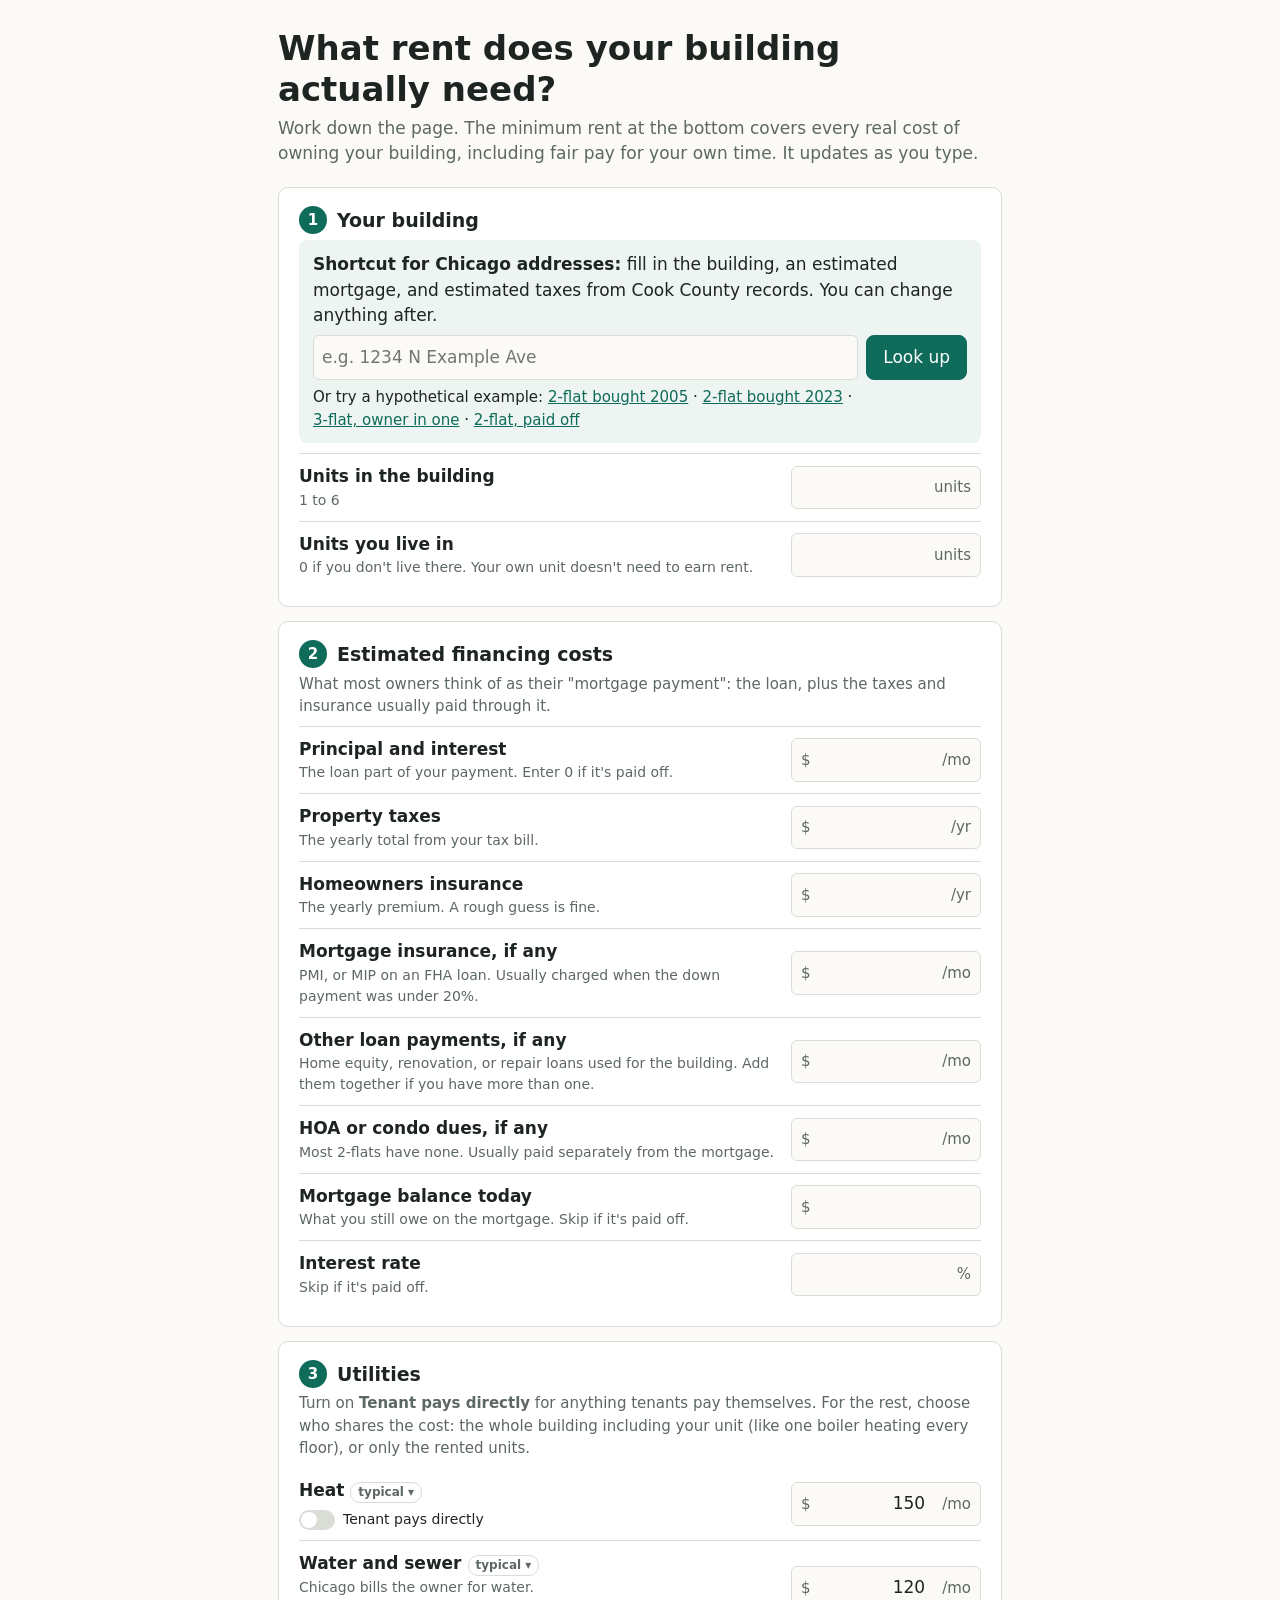
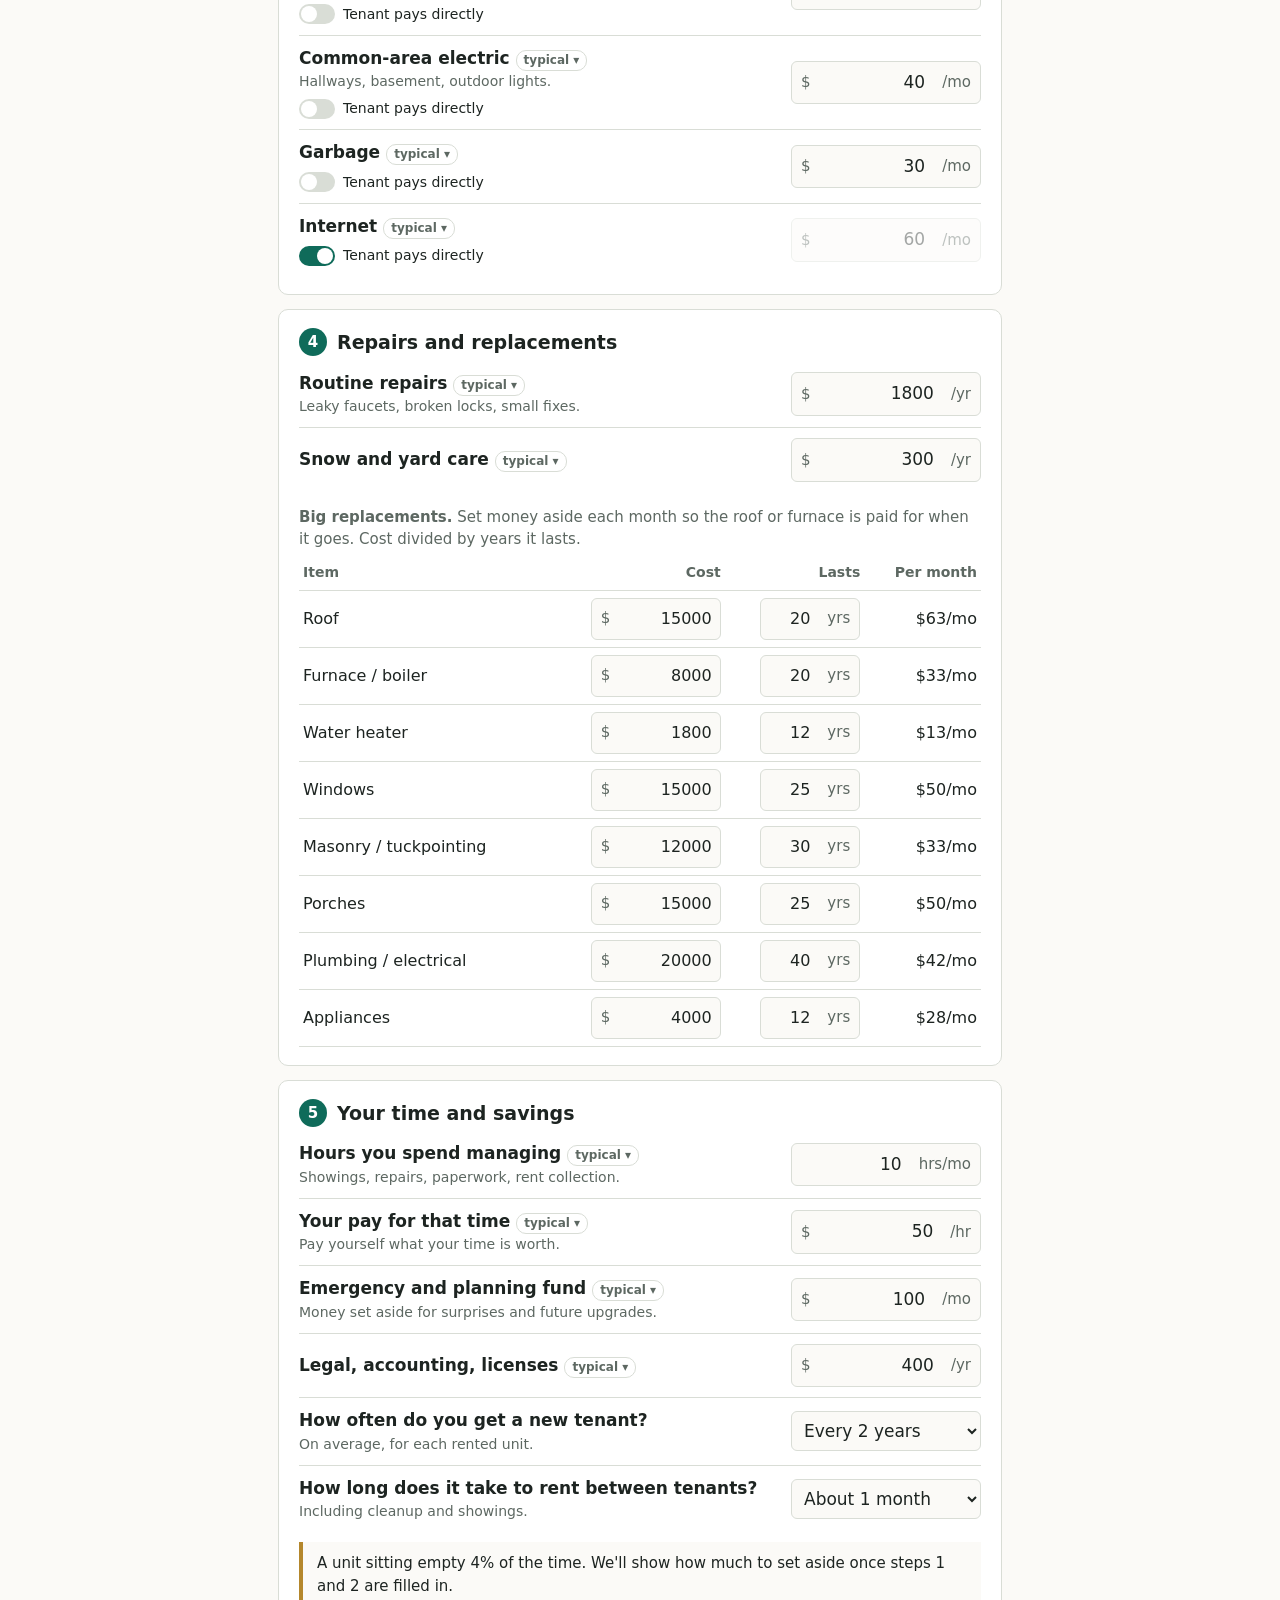
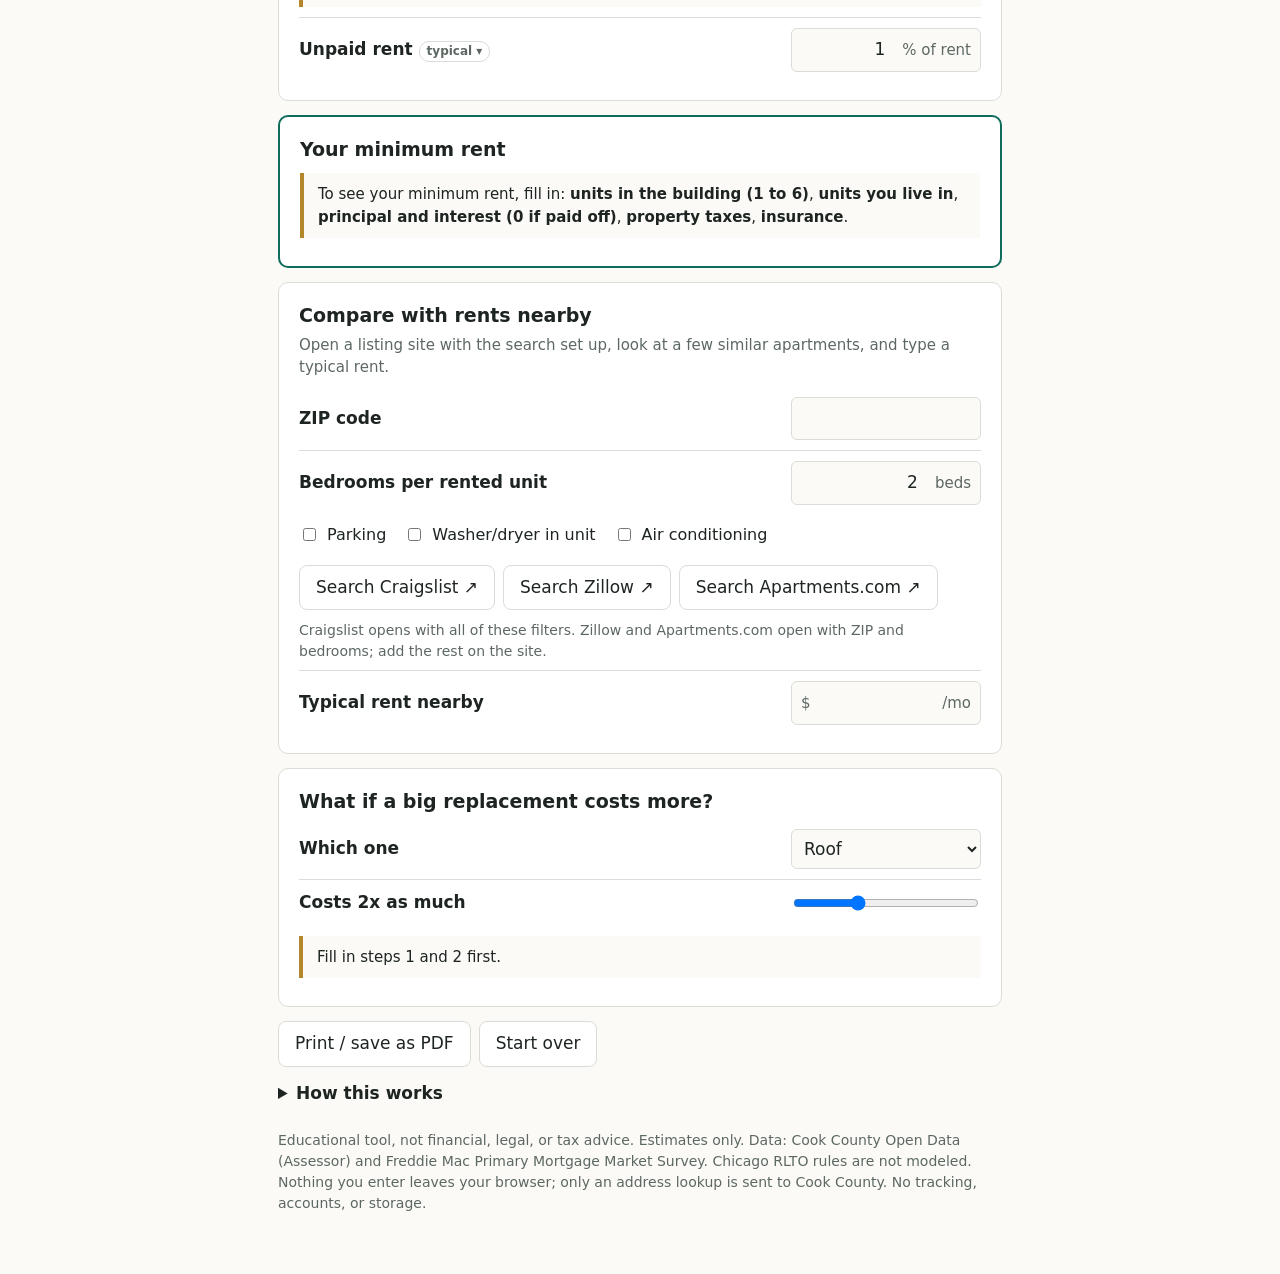
==== commit 91699a9e: "Calculator: merge emergency/planning funds; vacancy from tenant turnover and re-rent time, with calc" ====
--- a/public/minimum_rent_calculator/index.html
+++ b/public/minimum_rent_calculator/index.html
@@ -177,10 +177,11 @@
   <h2><span class="n">5</span>Your time and savings</h2>
   <div class="row"><label for="hours">Hours you spend managing<button type="button" class="tag" id="tag-hours" aria-expanded="false"></button><small>Showings, repairs, paperwork, rent collection.</small></label><div class="box"><input id="hours" inputmode="decimal" autocomplete="off"><span>hrs/mo</span></div></div>
   <div class="row"><label for="wage">Your pay for that time<button type="button" class="tag" id="tag-wage" aria-expanded="false"></button><small>Pay yourself what your time is worth.</small></label><div class="box"><span>$</span><input id="wage" inputmode="decimal" autocomplete="off"><span>/hr</span></div></div>
-  <div class="row"><label for="emerg">Emergency fund<button type="button" class="tag" id="tag-emerg" aria-expanded="false"></button></label><div class="box"><span>$</span><input id="emerg" inputmode="decimal" autocomplete="off"><span>/mo</span></div></div>
-  <div class="row"><label for="plan">Planning fund<button type="button" class="tag" id="tag-plan" aria-expanded="false"></button><small>Future upgrades and surprises.</small></label><div class="box"><span>$</span><input id="plan" inputmode="decimal" autocomplete="off"><span>/mo</span></div></div>
+  <div class="row"><label for="fund">Emergency and planning fund<button type="button" class="tag" id="tag-fund" aria-expanded="false"></button><small>Money set aside for surprises and future upgrades.</small></label><div class="box"><span>$</span><input id="fund" inputmode="decimal" autocomplete="off"><span>/mo</span></div></div>
   <div class="row"><label for="legal">Legal, accounting, licenses<button type="button" class="tag" id="tag-legal" aria-expanded="false"></button></label><div class="box"><span>$</span><input id="legal" inputmode="decimal" autocomplete="off"><span>/yr</span></div></div>
-  <div class="row"><label for="vac">Vacancy and turnover<button type="button" class="tag" id="tag-vac" aria-expanded="false"></button><small>Share of the year a unit sits empty between tenants.</small></label><div class="box"><input id="vac" inputmode="decimal" autocomplete="off"><span>% of rent</span></div></div>
+  <div class="row"><label for="vac_every">How often do you get a new tenant?<small>On average, for each rented unit.</small></label><select id="vac_every" style="font:inherit;padding:8px;border:1px solid var(--line);border-radius:6px;background:var(--bg);color:var(--ink);width:100%"><option value="12">Every year</option><option value="24">Every 2 years</option><option value="36">Every 3 years</option><option value="60">Every 5 years</option><option value="120">Rarely (about every 10 years)</option></select></div>
+  <div class="row"><label for="vac_gap">How long does it take to rent between tenants?<small>Including cleanup and showings.</small></label><select id="vac_gap" style="font:inherit;padding:8px;border:1px solid var(--line);border-radius:6px;background:var(--bg);color:var(--ink);width:100%"><option value="0.5">About 2 weeks</option><option value="1">About 1 month</option><option value="2">About 2 months</option><option value="3">About 3 months</option></select></div>
+  <div id="vacOut" class="msg"></div>
   <div class="row"><label for="bad">Unpaid rent<button type="button" class="tag" id="tag-bad" aria-expanded="false"></button></label><div class="box"><input id="bad" inputmode="decimal" autocomplete="off"><span>% of rent</span></div></div>
 </section>
 
@@ -226,7 +227,7 @@
 <div class="actions noprint"><button id="print">Print / save as PDF</button><button id="reset">Start over</button></div>
 
 <details><summary><b>How this works</b></summary>
-<p>Add up what the whole building costs each month: financing costs (principal and interest, taxes, insurance, mortgage insurance, any other loans for the building), utilities you pay, repairs, savings for big replacements, pay for your time, and savings funds. The rented units cover their share of that total. In a 2-flat where you live in one unit, the rented unit covers half. In a 3-flat where you live in one, the two rented units cover two thirds between them. The unit you live in carries the rest, as your own housing cost. A cushion for vacancy and unpaid rent is added on top.</p>
+<p>Add up what the whole building costs each month: financing costs (principal and interest, taxes, insurance, mortgage insurance, any other loans for the building), utilities you pay, repairs, savings for big replacements, pay for your time, and an emergency and planning fund. The rented units cover their share of that total. In a 2-flat where you live in one unit, the rented unit covers half. In a 3-flat where you live in one, the two rented units cover two thirds between them. The unit you live in carries the rest, as your own housing cost. Savings for vacancies come from how often you get a new tenant and how long it takes to re-rent: one month empty every two years means a unit earns rent 23 of 24 months, so rent is set to cover a full year of costs in that time.</p>
 <p>The interest-only view counts just the interest part of the mortgage, based on what you still owe today. The principal part is money you keep, as equity in the building.</p>
 <p>Address lookups estimate taxes as assessed value x state equalizer, minus the homeowner exemption if you live there ($10,000, plus $8,000 more if you are 65 or older), x the tax rate. The mortgage estimate assumes 20% down and the average 30-year rate in the year of the last sale. Your real numbers are better if you have them.</p></details>
 
@@ -247,7 +248,8 @@
 /* Freddie Mac PMMS 30-yr fixed, ANNUAL averages (%). Years not listed use the nearest listed year. 2025 is approximate. */
 const RATES={1990:10.13,1991:9.25,1992:8.39,1993:7.31,1994:8.38,1995:7.93,1996:7.81,1997:7.60,1998:6.94,1999:7.44,2000:8.05,2001:6.97,2002:6.54,2003:5.83,2004:5.84,2005:5.87,2006:6.41,2007:6.34,2008:6.03,2009:5.04,2010:4.69,2011:4.45,2012:3.66,2013:3.98,2014:4.17,2015:3.85,2016:3.65,2017:3.99,2018:4.54,2019:3.94,2020:3.11,2021:2.96,2022:5.34,2023:6.81,2024:6.72,2025:6.60};
 /* Typical starting values for the steps people rarely know offhand. Rounded on purpose. */
-const TYPICAL={heat:150,water:120,elec:40,garb:30,net:60,minor:1800,snow:300,hours:10,wage:OWNER_HOURLY_WAGE,emerg:50,plan:50,legal:400,vac:5,bad:1};
+const TYPICAL={heat:150,water:120,elec:40,garb:30,net:60,minor:1800,snow:300,hours:10,wage:OWNER_HOURLY_WAGE,fund:100,legal:400,bad:1};
+const VAC_DEFAULT={every:'24',gap:'1'}; // new tenant every 2 years, about 1 month to re-rent
 const REPL0=[['Roof',15000,20],['Furnace / boiler',8000,20],['Water heater',1800,12],['Windows',15000,25],['Masonry / tuckpointing',12000,30],['Porches',15000,25],['Plumbing / electrical',20000,40],['Appliances',4000,12]];
 const SAMPLES=[
  {n:'2-flat bought 2005',v:{units:2,occ:1,pi:1190,bal:110000,rate:5.9,tax:4200,ins:1700}},
@@ -280,6 +282,7 @@
 function pmt(P,rate,yrs){const r=rate/100/12,n=yrs*12;if(P<=0||n<=0)return 0;if(r===0)return P/n;return P*r/(1-Math.pow(1+r,-n))}
 function balanceAfter(P,rate,yrs,months){const r=rate/100/12,n=yrs*12;if(months>=n)return 0;if(r===0)return P*(1-months/n);
  const p=pmt(P,rate,yrs),g=Math.pow(1+r,months);return Math.max(0,P*g-p*(g-1)/r)}
+function vacFrac(){const every=+$('vac_every').value,gap=+$('vac_gap').value;return Math.min(0.5,gap/every)} // empty months per tenant cycle
 function lookupTax(){const ex=val('occ')>=1?HOMEOWNER_EXEMPTION+($('senior').checked?SENIOR_EXEMPTION:0):0;return Math.round(Math.max(0,lookupAV*STATE_EQUALIZER-ex)*TAX_RATE)}
 function missing(){
  const m=[],u=val('units'),o=val('occ');
@@ -299,9 +302,10 @@
  const m={ // whole-building monthly costs
   taxes:val('tax')/12, ins:val('ins')/12, hoa:val('hoa'),
   upkeep:(val('minor')+val('snow'))/12, repl:resYear.reduce((a,b)=>a+b,0)/12,
-  pay:val('hours')*val('wage'), funds:val('emerg')+val('plan')+val('legal')/12};
+  pay:val('hours')*val('wage'), funds:val('fund')+val('legal')/12};
  const base=Object.values(m).reduce((a,b)=>a+b,0);
- const loss=Math.min(0.9,(val('vac')+val('bad'))/100);
+ const vacF=vacFrac();                                // share of the time a unit sits empty
+ const loss=Math.min(0.9,vacF+val('bad')/100);
  // Utilities: skip ones tenants pay directly; the rest are shared by all units, or charged to rented units only.
  let utilAll=0,utilRented=0;
  UTIL.forEach(id=>{if($('tp-'+id).checked)return;const a=val(id);utilAll+=a;utilRented+=$('sh-'+id).value==='rented'?a:a*share});
@@ -310,9 +314,9 @@
  const rentedTotal=(base+pi+loan2)*share+utilRented; // what the rented units cover together
  const rent=mort=>(per(base+mort+loan2)+utilRented/rented)/(1-loss); // rented share, split across rented units, plus cushion
  const rA=rent(pi);
- return {units,occ,rented,share,total,rentedTotal,pi,piInt,m,resYear,loss,rA,rB:piInt===null?null:rent(piInt),per,
+ return {vacF,units,occ,rented,share,total,rentedTotal,pi,piInt,m,resYear,loss,rA,rB:piInt===null?null:rent(piInt),per,
   lines:[['Principal and interest',per(pi)],['Property taxes',per(m.taxes)],['Homeowners insurance',per(m.ins)],...(mi>0?[['Mortgage insurance',per(mi)]]:[]),...(loan2-mi>0?[['Other loans',per(loan2-mi)]]:[]),...(m.hoa>0?[['HOA or condo dues',per(m.hoa)]]:[]),['Utilities',utilRented/rented],['Routine repairs and yard',per(m.upkeep)],
-   ['Savings for big replacements',per(m.repl)],['Your pay',per(m.pay)],['Emergency, planning, legal',per(m.funds)],['Vacancy and unpaid-rent cushion',rA*loss]]};
+   ['Savings for big replacements',per(m.repl)],['Your pay',per(m.pay)],['Emergency, planning, legal',per(m.funds)],['Savings for vacancies',rA*vacF],...(val('bad')>0?[['Unpaid-rent cushion',rA*val('bad')/100]]:[])]};
 }
 
 /* ===== RENDER ===== */
@@ -328,10 +332,13 @@
  if(miss.length){
   $('answer').classList.add('hide');$('missing').classList.remove('hide');
   $('missing').innerHTML='To see your minimum rent, fill in: '+miss.map(x=>`<b>${x}</b>`).join(', ')+'.';
-  $('mktOut').innerHTML='';$('wiOut').textContent='Fill in steps 1 and 2 first.';return}
+  $('mktOut').innerHTML='';$('wiOut').textContent='Fill in steps 1 and 2 first.';
+  $('vacOut').textContent=`A unit sitting empty ${Math.round(vacFrac()*100)}% of the time. We'll show how much to set aside once steps 1 and 2 are filled in.`;return}
  $('missing').classList.add('hide');$('answer').classList.remove('hide');
  const c=compute();
  $('outA').textContent=usd(c.rA);
+ {const every=+$('vac_every').value,gap=+$('vac_gap').value,set=c.rA*c.vacF,yrs=every/12,gapTxt=gap===0.5?'2 weeks':plural(gap,'month');
+  $('vacOut').innerHTML=`Set aside <b>${usd(set)} a month</b> per rented unit. Over ${yrs===1?'a year':yrs+' years'} that adds up to ${usd(set*every)}, enough to cover ${gapTxt} of lost rent between tenants. That's a unit sitting empty about ${Math.round(c.vacF*100)}% of the time.`}
  $('shareLine').innerHTML=c.occ>0
   ?`Your building costs <b>${usd(c.total)}</b> a month to run. Your ${plural(c.rented,'rented unit')} ${c.rented===1?'covers':'cover'} ${usd(c.rentedTotal)} of that (${c.rented} of ${c.units} shares of shared costs, plus any utilities charged to rented units only). The ${plural(c.occ,'unit')} you live in ${c.occ===1?'carries':'carry'} the other ${usd(c.total-c.rentedTotal)}, as your own housing cost.`
   :`Your building costs <b>${usd(c.total)}</b> a month to run, split across ${plural(c.rented,'rented unit')}.`;
@@ -346,7 +353,7 @@
  if(!(mk>0)){$('mktOut').innerHTML='';return}
  const gap=mk-c.rA;
  $('mktOut').innerHTML=`<div class="vs"><div><b>${usd(c.rA)}</b>Rent at cost</div><div class="mk"><b>${usd(mk)}</b>Typical rent nearby</div></div>`+(gap>0
-  ?`<p class="msg">Charging ${usd(c.rA)} already covers the mortgage, taxes, insurance, repairs, savings for every big replacement, emergency and planning funds, a vacancy cushion, and pays you ${usd(val('wage'))} an hour. Market rent would add ${usd(gap)} a month per unit (${usd(gap*12*c.rented)} a year across your ${plural(c.rented,'rented unit')}) on top of every real cost.</p>`
+  ?`<p class="msg">Charging ${usd(c.rA)} already covers the mortgage, taxes, insurance, repairs, savings for every big replacement, an emergency and planning fund, savings for vacancies, and pays you ${usd(val('wage'))} an hour. Market rent would add ${usd(gap)} a month per unit (${usd(gap*12*c.rented)} a year across your ${plural(c.rented,'rented unit')}) on top of every real cost.</p>`
   :`<p class="msg">Rents nearby are at or below what this building needs. Double-check your numbers; your costs may be higher than typical.</p>`);
 }
 function drawMortInfo(){ // estimated loan (from lookup) and this month's interest/principal split
@@ -375,6 +382,7 @@
  $('czLinks').innerHTML=[['Craigslist','https://chicago.craigslist.org/search/apa?'+cl],['Zillow',`https://www.zillow.com/${area}/rentals/${beds}-_beds/`],['Apartments.com',`https://www.apartments.com/${area}/${bd}/`]]
   .map(([n,u])=>`<a class="btn" href="${u}" target="_blank" rel="noopener">Search ${n} &#8599;</a>`).join('')}
 function reset(){
+ $('vac_every').value=VAC_DEFAULT.every;$('vac_gap').value=VAC_DEFAULT.gap;
  UTIL.forEach(id=>{$('tp-'+id).checked=!!UT_DEFAULT[id];$('sh-'+id).value='all'});syncUtil();
  ALL.forEach(id=>setF(id,TYPICAL[id]??'',TYPICAL[id]!==undefined?'typical':''));
  R=REPL0.map(r=>r.slice());drawRepl();lookupAV=0;noSale=false;lookupLoan=null;$('senior').checked=false;
@@ -389,7 +397,7 @@
  $('tag-'+id).addEventListener('click',e=>{e.preventDefault();e.stopPropagation();const open=x.classList.contains('hide');
   if(open){x.innerHTML=exText(id);x.classList.remove('hide')}else x.classList.add('hide');$('tag-'+id).setAttribute('aria-expanded',open)})});
 ALL.forEach(id=>$(id).addEventListener('input',()=>{$(id).dataset.src='';delete EXPL[id];closeEx(id);tag(id);if(id==='pi')noSale=false;calc()}));
-['mkt','cz_zip','cz_beds','cz_park','cz_laundry','cz_ac','senior','wi','wm'].forEach(id=>$(id).addEventListener('input',calc));
+['vac_every','vac_gap','mkt','cz_zip','cz_beds','cz_park','cz_laundry','cz_ac','senior','wi','wm'].forEach(id=>$(id).addEventListener('input',calc));
 $('reset').onclick=()=>{reset();window.scrollTo({top:0,behavior:'smooth'})};
 $('print').onclick=()=>window.print();
 $('samples').innerHTML=SAMPLES.map((s,i)=>`<button class="linkish" data-s="${i}">${s.n}</button>`).join(' · ');
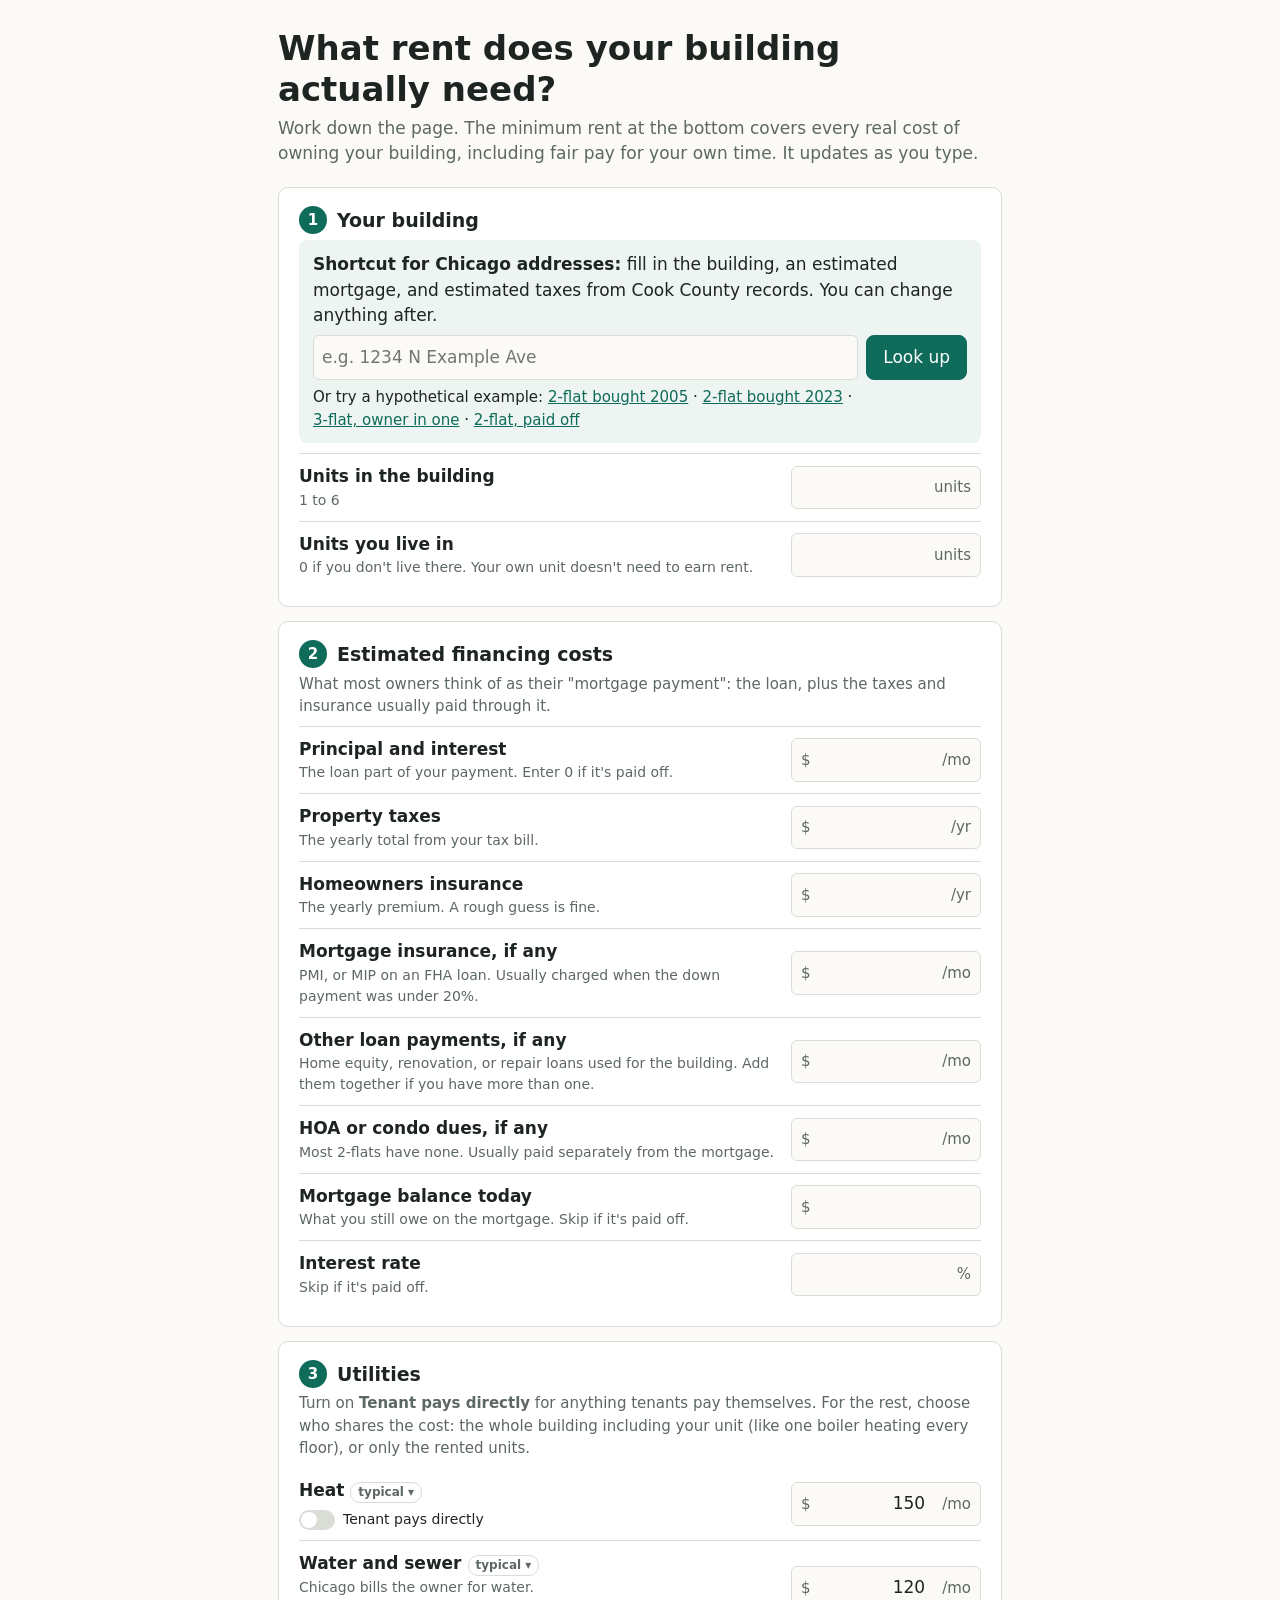
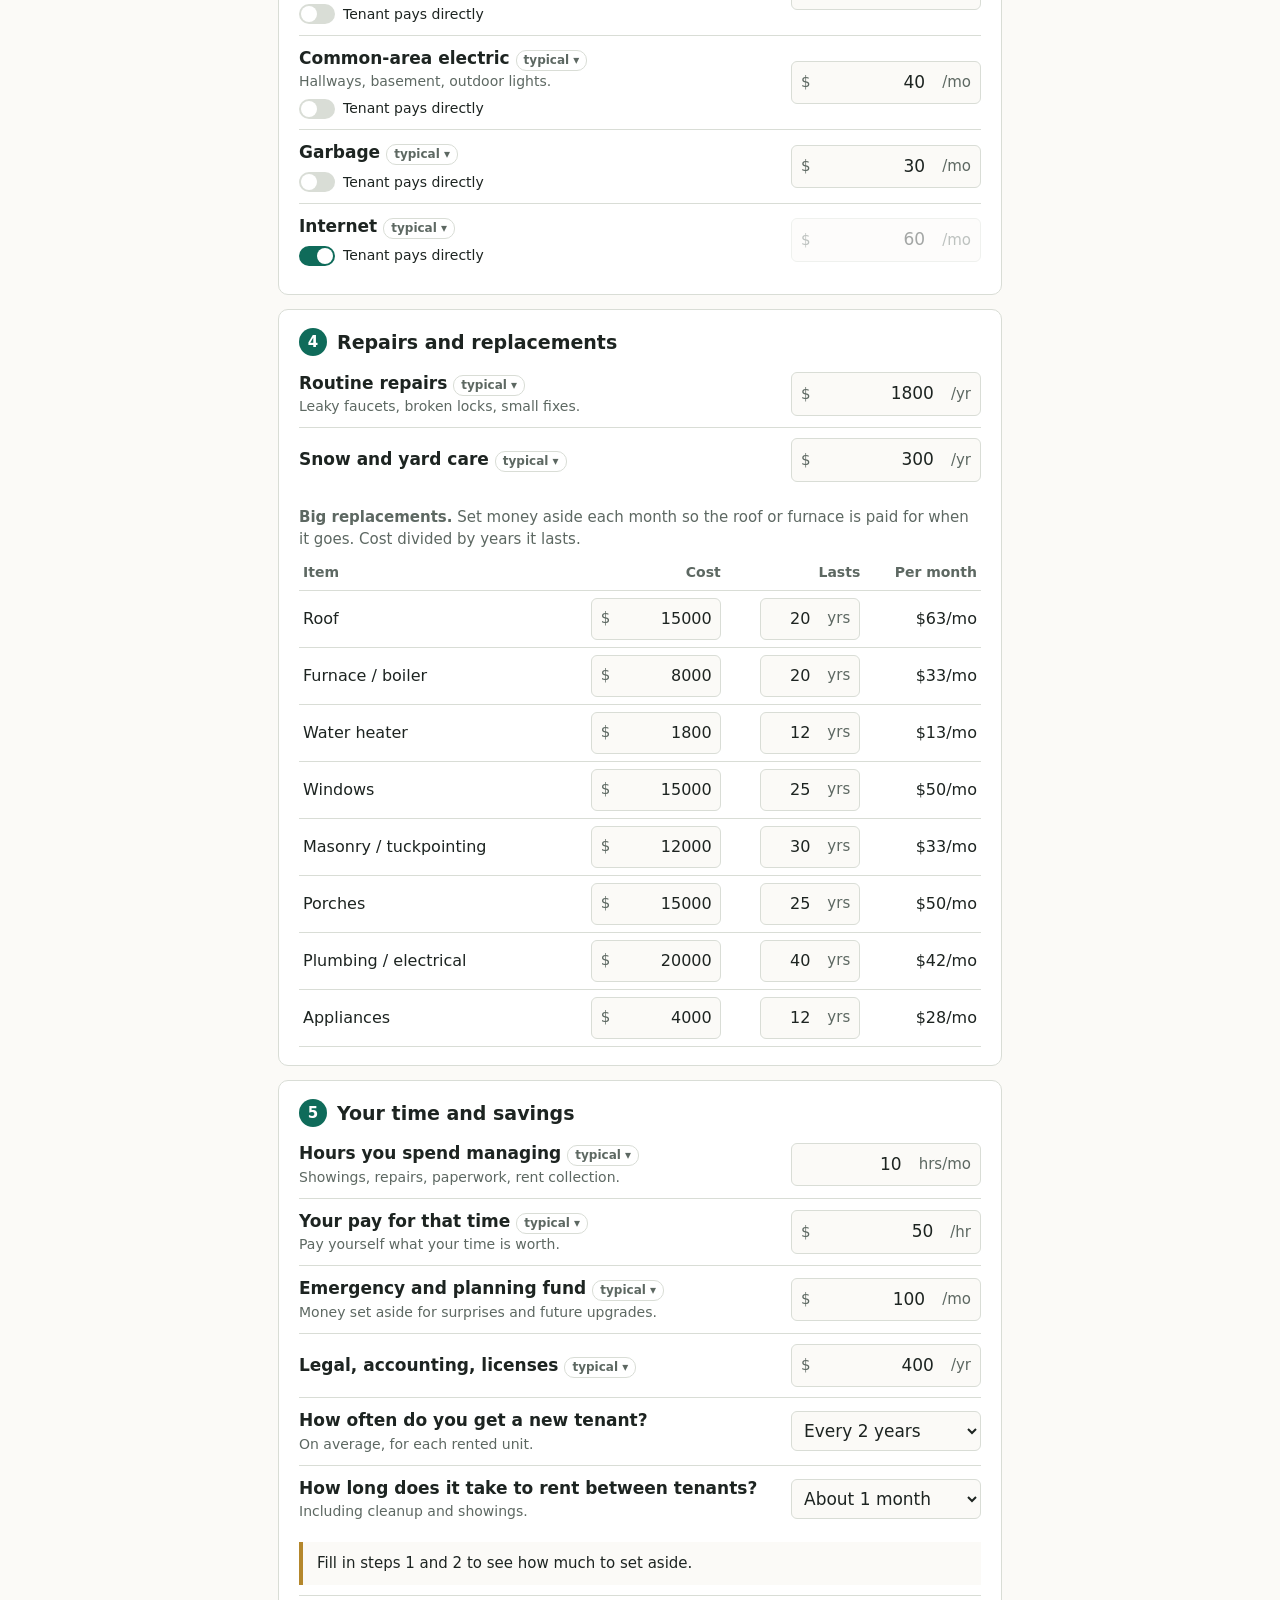
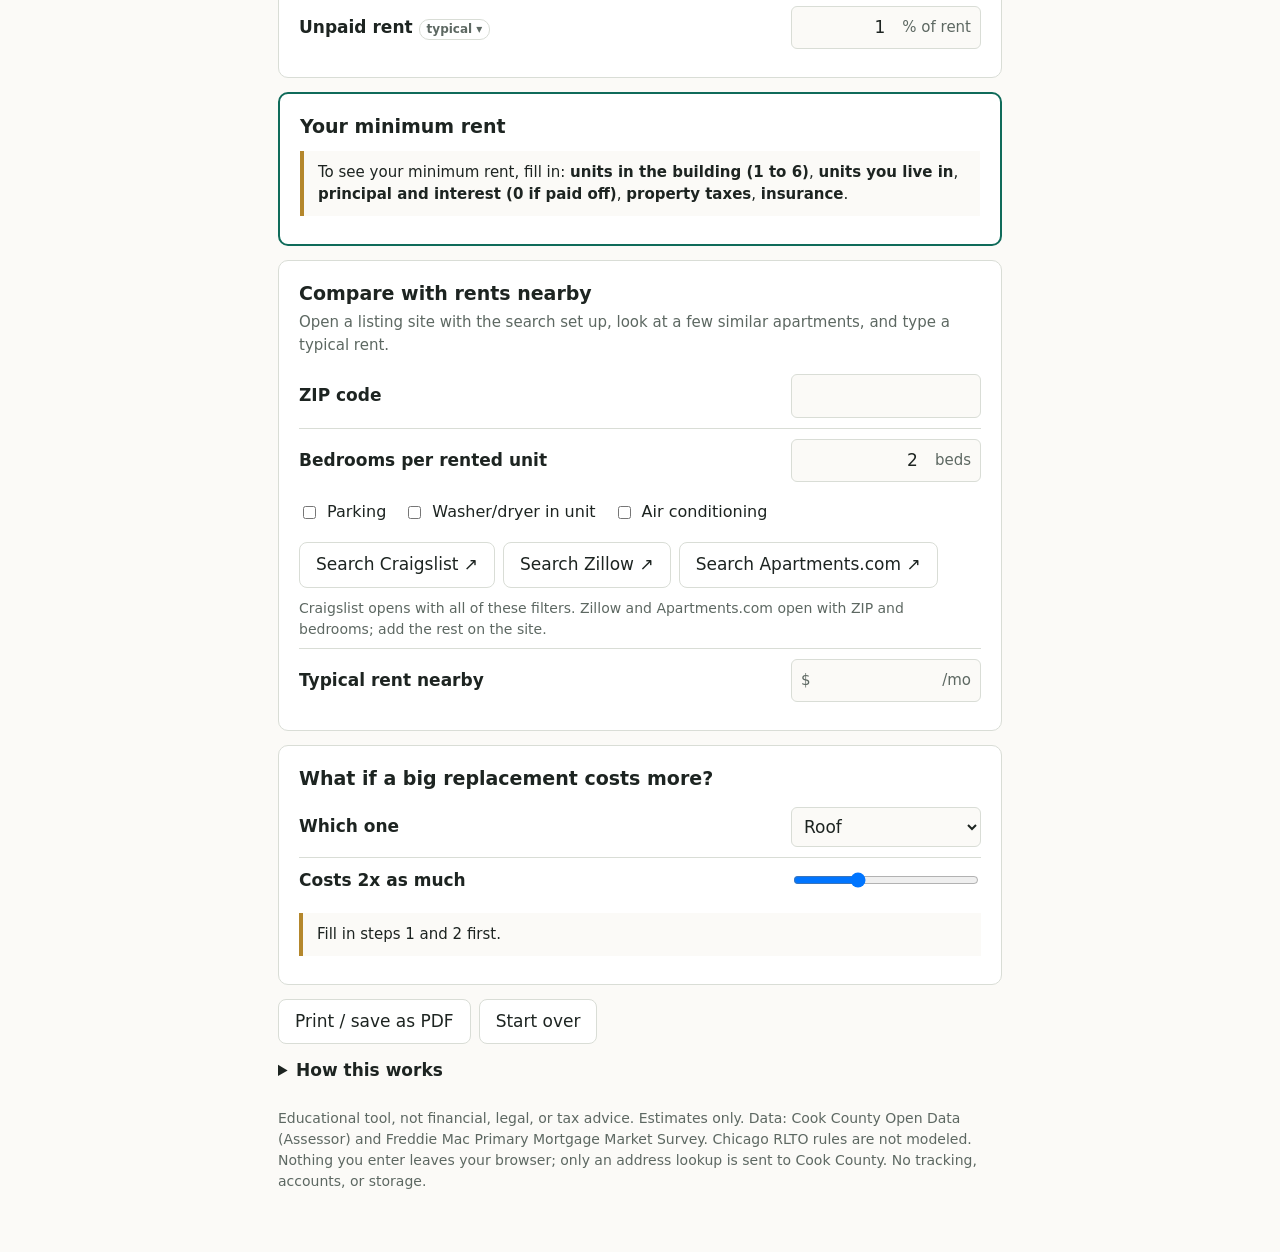
==== commit da323e28: "Calculator: remove unnecessary percentages and jargon Co-Authored-By: Claude Opus 5.5 <noreply@anthr" ====
--- a/public/minimum_rent_calculator/index.html
+++ b/public/minimum_rent_calculator/index.html
@@ -333,14 +333,14 @@
   $('answer').classList.add('hide');$('missing').classList.remove('hide');
   $('missing').innerHTML='To see your minimum rent, fill in: '+miss.map(x=>`<b>${x}</b>`).join(', ')+'.';
   $('mktOut').innerHTML='';$('wiOut').textContent='Fill in steps 1 and 2 first.';
-  $('vacOut').textContent=`A unit sitting empty ${Math.round(vacFrac()*100)}% of the time. We'll show how much to set aside once steps 1 and 2 are filled in.`;return}
+  $('vacOut').textContent=`Fill in steps 1 and 2 to see how much to set aside.`;return}
  $('missing').classList.add('hide');$('answer').classList.remove('hide');
  const c=compute();
  $('outA').textContent=usd(c.rA);
  {const every=+$('vac_every').value,gap=+$('vac_gap').value,set=c.rA*c.vacF,yrs=every/12,gapTxt=gap===0.5?'2 weeks':plural(gap,'month');
-  $('vacOut').innerHTML=`Set aside <b>${usd(set)} a month</b> per rented unit. Over ${yrs===1?'a year':yrs+' years'} that adds up to ${usd(set*every)}, enough to cover ${gapTxt} of lost rent between tenants. That's a unit sitting empty about ${Math.round(c.vacF*100)}% of the time.`}
+  $('vacOut').innerHTML=`Set aside <b>${usd(set)} a month</b> per rented unit. Over ${yrs===1?'a year':yrs+' years'} that adds up to ${usd(set*every)}, enough to cover ${gapTxt} of lost rent between tenants.`}
  $('shareLine').innerHTML=c.occ>0
-  ?`Your building costs <b>${usd(c.total)}</b> a month to run. Your ${plural(c.rented,'rented unit')} ${c.rented===1?'covers':'cover'} ${usd(c.rentedTotal)} of that (${c.rented} of ${c.units} shares of shared costs, plus any utilities charged to rented units only). The ${plural(c.occ,'unit')} you live in ${c.occ===1?'carries':'carry'} the other ${usd(c.total-c.rentedTotal)}, as your own housing cost.`
+  ?`Your building costs <b>${usd(c.total)}</b> a month to run. Your ${plural(c.rented,'rented unit')} ${c.rented===1?'covers':'cover'} ${usd(c.rentedTotal)} of that. The other ${usd(c.total-c.rentedTotal)} is your own housing cost for the ${plural(c.occ,'unit')} you live in.`
   :`Your building costs <b>${usd(c.total)}</b> a month to run, split across ${plural(c.rented,'rented unit')}.`;
  $('receipt').innerHTML=c.lines.map(([n,v])=>`<tr><td>${n}</td><td class="num">${usd(v)}</td></tr>`).join('')+`<tr class="total"><td>Minimum rent per unit</td><td class="num">${usd(c.rA)}</td></tr>`;
  const mt=c.lines.filter(l=>/^(Principal|Property taxes|Homeowners|Mortgage insurance|Other loans)/.test(l[0])).reduce((a,l)=>a+l[1],0);
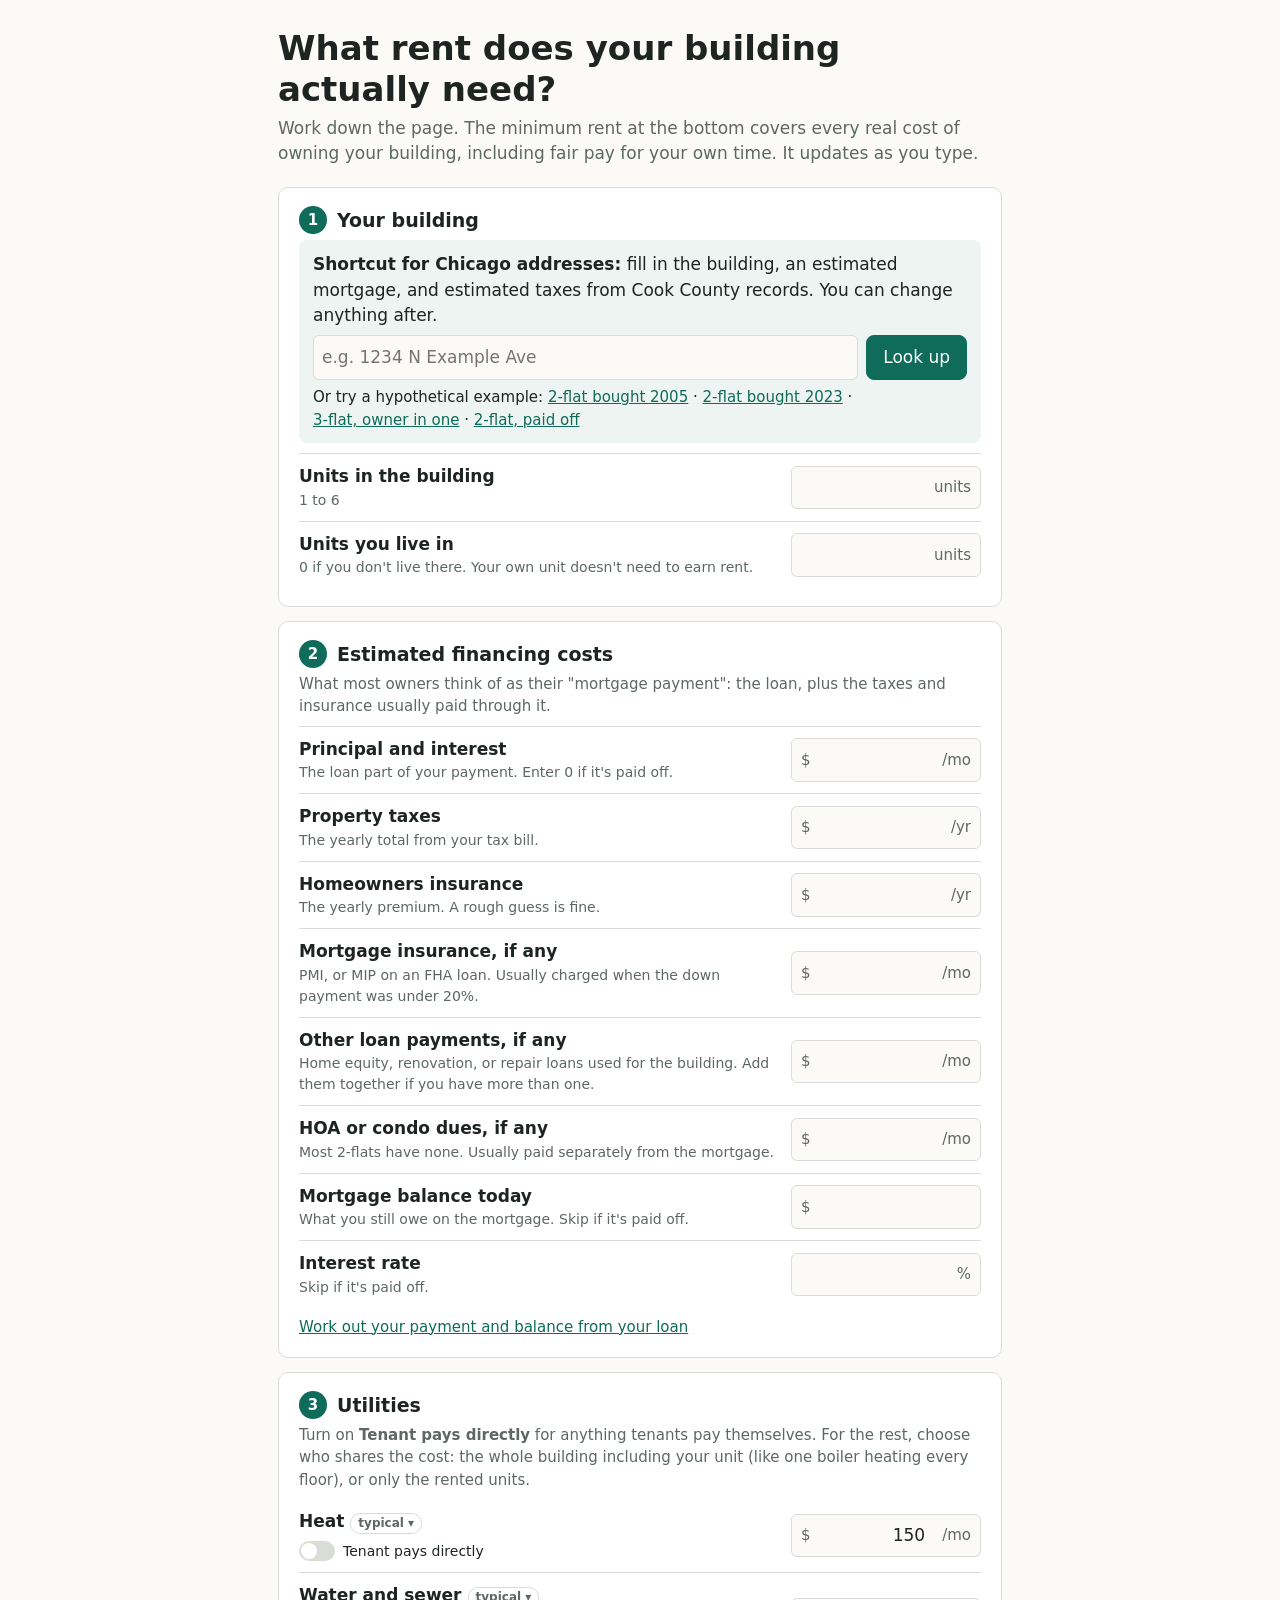
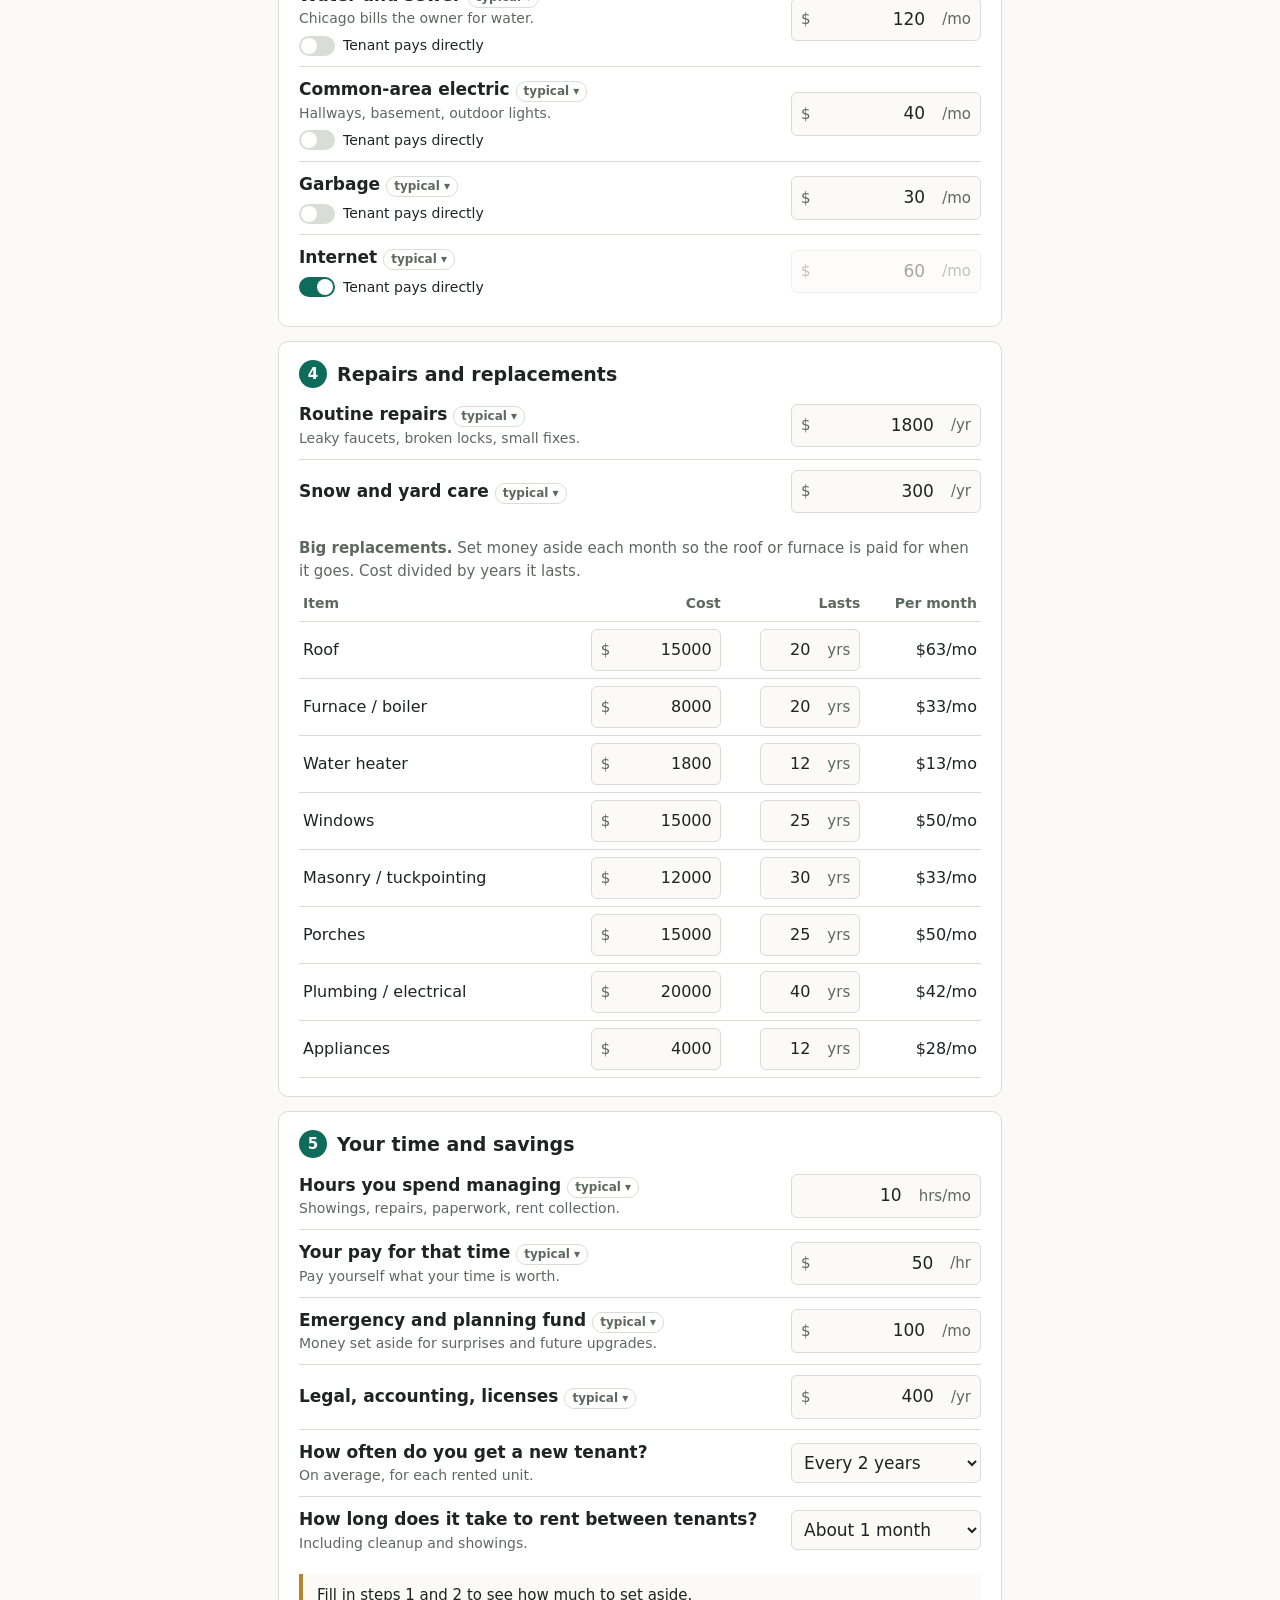
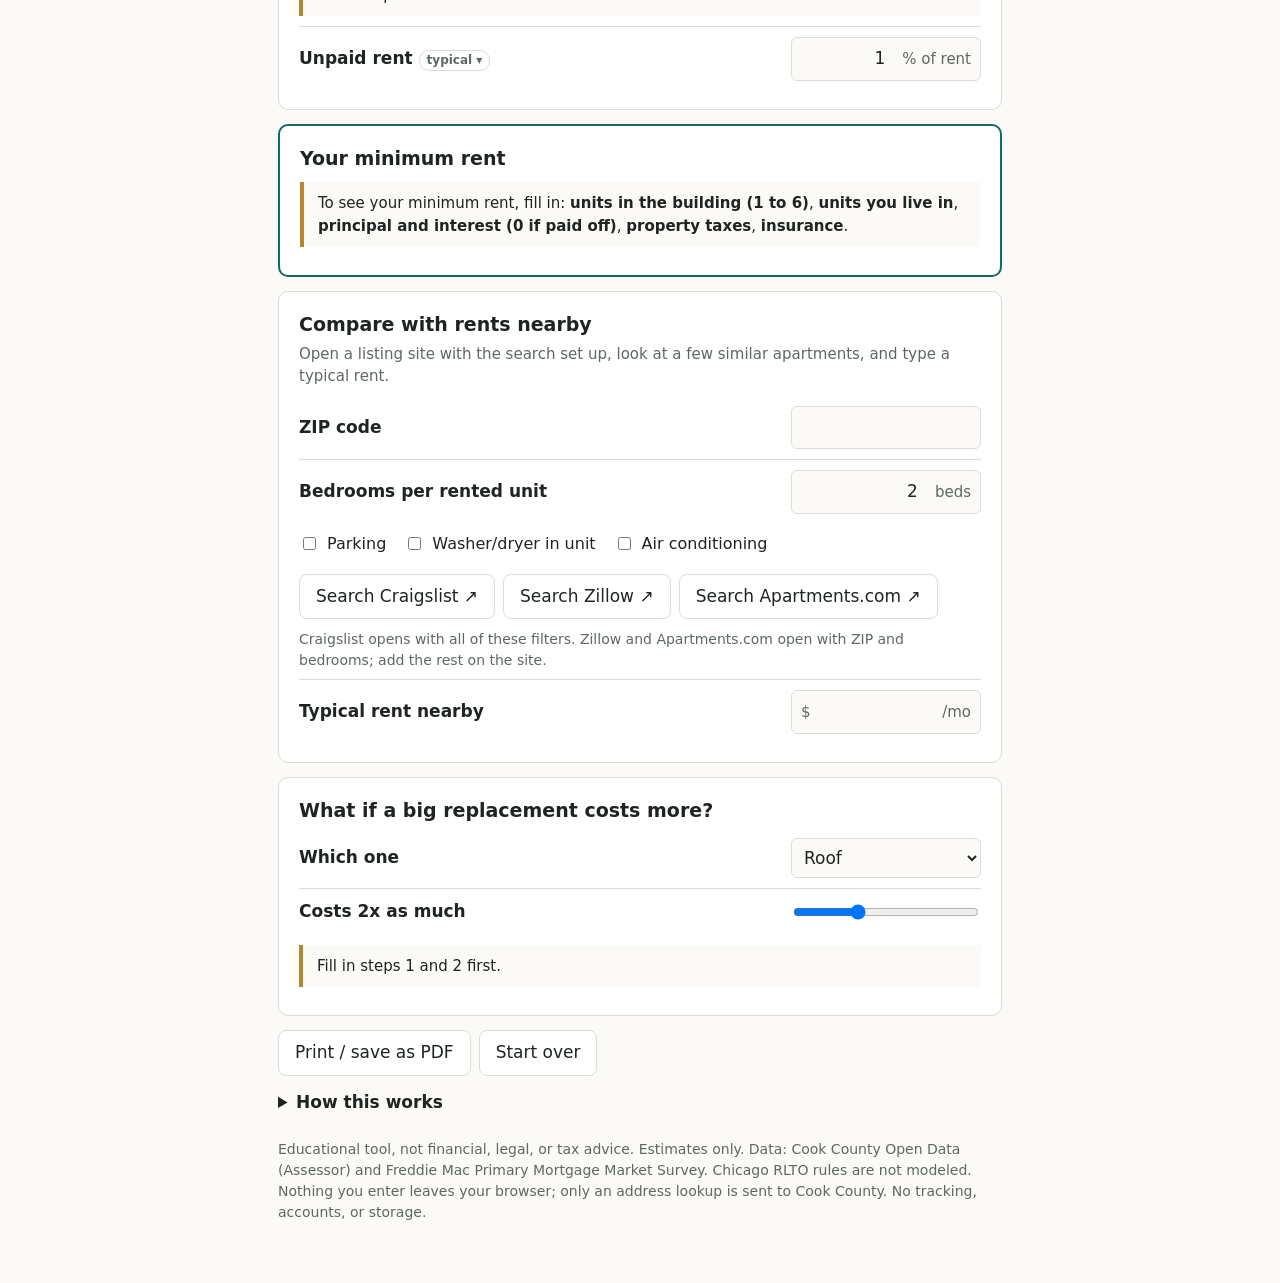
==== commit 2c7cf502: "Calculator: editable loan calculator (loan amount, rate, term, first payment) fills payment, balance" ====
--- a/public/minimum_rent_calculator/index.html
+++ b/public/minimum_rent_calculator/index.html
@@ -43,6 +43,14 @@
 .sw input:focus-visible+span{outline:3px solid var(--acc2);outline-offset:2px}
 .row.ut.off .box{opacity:.4}
 .row.ut.off select{display:none}
+.lc{margin:10px 0 4px;padding:14px;border-radius:10px;background:var(--soft)}
+.lc-head{display:flex;justify-content:space-between;align-items:center}
+.lc-note{margin:4px 0 10px;font-size:14px;color:var(--mute)}
+.lc-grid{display:grid;grid-template-columns:repeat(auto-fit,minmax(150px,1fr));gap:10px}
+.lc-grid label{font-size:14px;font-weight:600;display:flex;flex-direction:column;gap:4px}
+.lc-grid .box{background:var(--card)}
+.lc-grid select,.lc-grid input[type=month]{font:inherit;font-size:16px;padding:7px 8px;border:1px solid var(--line);border-radius:6px;background:var(--card);color:var(--ink)}
+.lc-out{margin-top:12px;font-size:15px}
 .lk{margin-top:10px;background:var(--card);border:1px solid var(--line);border-radius:10px;overflow:hidden}
 .lk-head{display:flex;gap:10px;align-items:center;padding:12px 14px;border-bottom:1px solid var(--line)}
 .lk-head svg{color:var(--acc);flex:none}
@@ -134,6 +142,18 @@
   <div class="row"><label for="hoa">HOA or condo dues, if any<button type="button" class="tag" id="tag-hoa" aria-expanded="false"></button><small>Most 2-flats have none. Usually paid separately from the mortgage.</small></label><div class="box"><span>$</span><input id="hoa" inputmode="decimal" autocomplete="off"><span>/mo</span></div></div>
   <div class="row"><label for="bal">Mortgage balance today<button type="button" class="tag" id="tag-bal" aria-expanded="false"></button><small>What you still owe on the mortgage. Skip if it's paid off.</small></label><div class="box"><span>$</span><input id="bal" inputmode="decimal" autocomplete="off"></div></div>
   <div class="row"><label for="rate">Interest rate<button type="button" class="tag" id="tag-rate" aria-expanded="false"></button><small>Skip if it's paid off.</small></label><div class="box"><input id="rate" inputmode="decimal" autocomplete="off"><span>%</span></div></div>
+  <p style="margin:6px 0 0"><button type="button" class="linkish" id="openLC">Work out your payment and balance from your loan</button></p>
+  <div id="loanCalc" class="lc hide">
+    <div class="lc-head"><b>Your loan</b><button type="button" class="linkish" id="closeLC">Close</button></div>
+    <p id="lcNote" class="lc-note">Enter the details from your loan papers or mortgage statement. The payment, balance and rate above update as you type.</p>
+    <div class="lc-grid">
+      <label>Original loan amount<div class="box"><span>$</span><input id="lc_amt" inputmode="decimal" autocomplete="off"></div></label>
+      <label>Interest rate<div class="box"><input id="lc_rate" inputmode="decimal" autocomplete="off"><span>%</span></div></label>
+      <label>Loan term<select id="lc_term"><option value="30">30 years</option><option value="20">20 years</option><option value="15">15 years</option><option value="10">10 years</option></select></label>
+      <label>First payment<input id="lc_start" type="month"></label>
+    </div>
+    <div id="lcOut" class="lc-out"></div>
+  </div>
   <div id="mortInfo" class="msg hide"></div>
 </section>
 
@@ -267,7 +287,7 @@
 const has=id=>String($(id).value).trim()!==''&&!isNaN(parse($(id).value));
 const val=id=>{const v=parse($(id).value);return isFinite(v)&&v>=0?v:0};
 const plural=(n,w)=>`${n} ${w}${n===1?'':'s'}`;
-const TAGS={typical:['typical',''],record:['county record','rec'],est:['estimate',''],lookup:['estimate','']};
+const TAGS={typical:['typical',''],record:['county record','rec'],est:['estimate',''],calc:['from your loan',''],lookup:['estimate','']};
 const EXPL={};
 function setF(id,v,src,ex){const e=$(id);e.value=v;e.dataset.src=src||'';if(ex)EXPL[id]=ex;else delete EXPL[id];closeEx(id);tag(id)}
 function exText(id){const e=EXPL[id];if(e)return typeof e==='function'?e():e;
@@ -356,9 +376,21 @@
   ?`<p class="msg">Charging ${usd(c.rA)} already covers the mortgage, taxes, insurance, repairs, savings for every big replacement, an emergency and planning fund, savings for vacancies, and pays you ${usd(val('wage'))} an hour. Market rent would add ${usd(gap)} a month per unit (${usd(gap*12*c.rented)} a year across your ${plural(c.rented,'rented unit')}) on top of every real cost.</p>`
   :`<p class="msg">Rents nearby are at or below what this building needs. Double-check your numbers; your costs may be higher than typical.</p>`);
 }
-function drawMortInfo(){ // estimated loan (from lookup) and this month's interest/principal split
- const parts=[],L=lookupLoan;
- if(L)parts.push(`<b>Estimated mortgage: ${usd(L.orig)} at ${L.rt}%.</b> Based on the ${usd(L.price)} sale in ${L.yr} with ${Math.round(DOWN_PAYMENT*100)}% down and the average 30-year rate that year.`);
+/* Loan calculator: original loan, rate, term, first payment -> monthly payment and balance today. */
+function openLC(){$('loanCalc').classList.remove('hide');$('openLC').parentElement.classList.add('hide')}
+function closeLC(){$('loanCalc').classList.add('hide');$('openLC').parentElement.classList.remove('hide')}
+function runLC(){
+ const amt=parse($('lc_amt').value),rate=parse($('lc_rate').value),term=+$('lc_term').value,st=$('lc_start').value;
+ if(!(amt>0)||!(rate>=0)||!st){$('lcOut').textContent='Fill in all four to see your payment and balance.';return}
+ const [y,mo]=st.split('-').map(Number),now=new Date();
+ const made=Math.max(0,Math.min(term*12,(now.getFullYear()-y)*12+(now.getMonth()+1-mo)+1)); // payments made so far
+ const pay=Math.round(pmt(amt,rate,term)),bal=Math.round(balanceAfter(amt,rate,term,made));
+ const ex='Worked out from your loan details. Click to see or change them.';
+ setF('pi',made>=term*12?0:pay,'calc',ex);setF('bal',bal,'calc',ex);setF('rate',rate,'calc',ex);noSale=false;
+ $('lcOut').innerHTML=made>=term*12?'<b>This loan is paid off.</b>':`Monthly principal and interest: <b>${usd(pay)}</b> &middot; Still owed after ${made} payments: <b>${usd(bal)}</b>`;
+ calc()}
+function drawMortInfo(){ // this month's interest/principal split
+ const parts=[];
  const pi=val('pi'),bal=val('bal'),rate=val('rate');
  if(has('pi')&&pi>0&&has('bal')&&bal>0&&has('rate')){
   const int=Math.min(pi,bal*rate/1200);
@@ -385,16 +417,22 @@
  $('vac_every').value=VAC_DEFAULT.every;$('vac_gap').value=VAC_DEFAULT.gap;
  UTIL.forEach(id=>{$('tp-'+id).checked=!!UT_DEFAULT[id];$('sh-'+id).value='all'});syncUtil();
  ALL.forEach(id=>setF(id,TYPICAL[id]??'',TYPICAL[id]!==undefined?'typical':''));
- R=REPL0.map(r=>r.slice());drawRepl();lookupAV=0;noSale=false;lookupLoan=null;$('senior').checked=false;
+ R=REPL0.map(r=>r.slice());drawRepl();lookupAV=0;noSale=false;lookupLoan=null;
+ ['lc_amt','lc_rate','lc_start'].forEach(id=>$(id).value='');$('lc_term').value='30';$('lcOut').textContent='';closeLC();$('senior').checked=false;
  ['addr','mkt','cz_zip'].forEach(id=>$(id).value='');$('lmsg').innerHTML='';calc()}
 
 /* ===== EVENTS ===== */
+$('openLC').onclick=()=>{openLC();$('lcNote').textContent='Enter the details from your loan papers or mortgage statement. The payment, balance and rate above update as you type.';runLC()};
+$('closeLC').onclick=closeLC;
+['lc_amt','lc_rate','lc_term','lc_start'].forEach(id=>$(id).addEventListener('input',runLC));
 function syncUtil(){UTIL.forEach(id=>{const off=$('tp-'+id).checked;$(id).closest('.row').classList.toggle('off',off);$(id).disabled=off})}
 UTIL.forEach(id=>{['tp-','sh-'].forEach(pf=>$(pf+id).addEventListener('input',()=>{syncUtil();calc()}))});
 // the shared/rented-only choice only matters when the owner lives in the building
 function syncShareSel(){const own=val('occ')>=1;UTIL.forEach(id=>$('sh-'+id).classList.toggle('hide',!own))}
 ALL.forEach(id=>{const row=$(id).closest('.row'),x=document.createElement('div');x.className='expl hide';x.id='ex-'+id;x.setAttribute('role','note');row.after(x);
- $('tag-'+id).addEventListener('click',e=>{e.preventDefault();e.stopPropagation();const open=x.classList.contains('hide');
+ $('tag-'+id).addEventListener('click',e=>{e.preventDefault();e.stopPropagation();
+  if($(id).dataset.src==='calc'){openLC();$('loanCalc').scrollIntoView({behavior:'smooth',block:'center'});return}
+  const open=x.classList.contains('hide');
   if(open){x.innerHTML=exText(id);x.classList.remove('hide')}else x.classList.add('hide');$('tag-'+id).setAttribute('aria-expanded',open)})});
 ALL.forEach(id=>$(id).addEventListener('input',()=>{$(id).dataset.src='';delete EXPL[id];closeEx(id);tag(id);if(id==='pi')noSale=false;calc()}));
 ['vac_every','vac_gap','mkt','cz_zip','cz_beds','cz_park','cz_laundry','cz_ac','senior','wi','wm'].forEach(id=>$(id).addEventListener('input',calc));
@@ -474,9 +512,10 @@
   const pay=Math.round(pmt(orig,rt,30)),bal=Math.round(balanceAfter(orig,rt,30,months));
   const dt=d.toLocaleDateString('en-US',{month:'long',year:'numeric'});
   lookupLoan={orig,price,yr,rt};
-  setF('pi',pay,'est',`<b>Sale price</b> ${usd(price)} (${dt})<br>&minus; ${Math.round(DOWN_PAYMENT*100)}% assumed down payment = ${usd(orig)} loan<br>30-year fixed loan at ${rt}% (Freddie Mac's ${yr} average) = <b>${usd(pay)} a month</b> principal and interest.<br>If you refinanced or put down a different amount, use your real payment.`);
-  setF('bal',bal,'est',`${usd(orig)} loan at ${rt}%, after ${months} monthly payments since ${dt}, leaves about <b>${usd(bal)}</b> still owed.`);
-  setF('rate',rt,'est',`Freddie Mac's average 30-year fixed rate in ${yr}, the year of the last sale. If you refinanced, use your current rate.`);
+  $('lc_amt').value=orig;$('lc_rate').value=rt;$('lc_term').value='30';
+  {const f=new Date(d.getFullYear(),d.getMonth()+1,1);$('lc_start').value=`${f.getFullYear()}-${String(f.getMonth()+1).padStart(2,'0')}`}
+  openLC();$('lcNote').innerHTML=`Estimated from the ${usd(price)} sale in ${dt}: ${Math.round(DOWN_PAYMENT*100)}% down and Freddie Mac's ${yr} average rate. <b>Replace these with the numbers from your loan papers or mortgage statement.</b>`;
+  runLC();
   lkStep('mort','done',`${usd(orig)} at ${rt}% &middot; estimated from the ${usd(price)} sale in ${yr}`);
  }).catch(()=>lkStep('mort','warn','Could not load; enter your mortgage below.'));
 
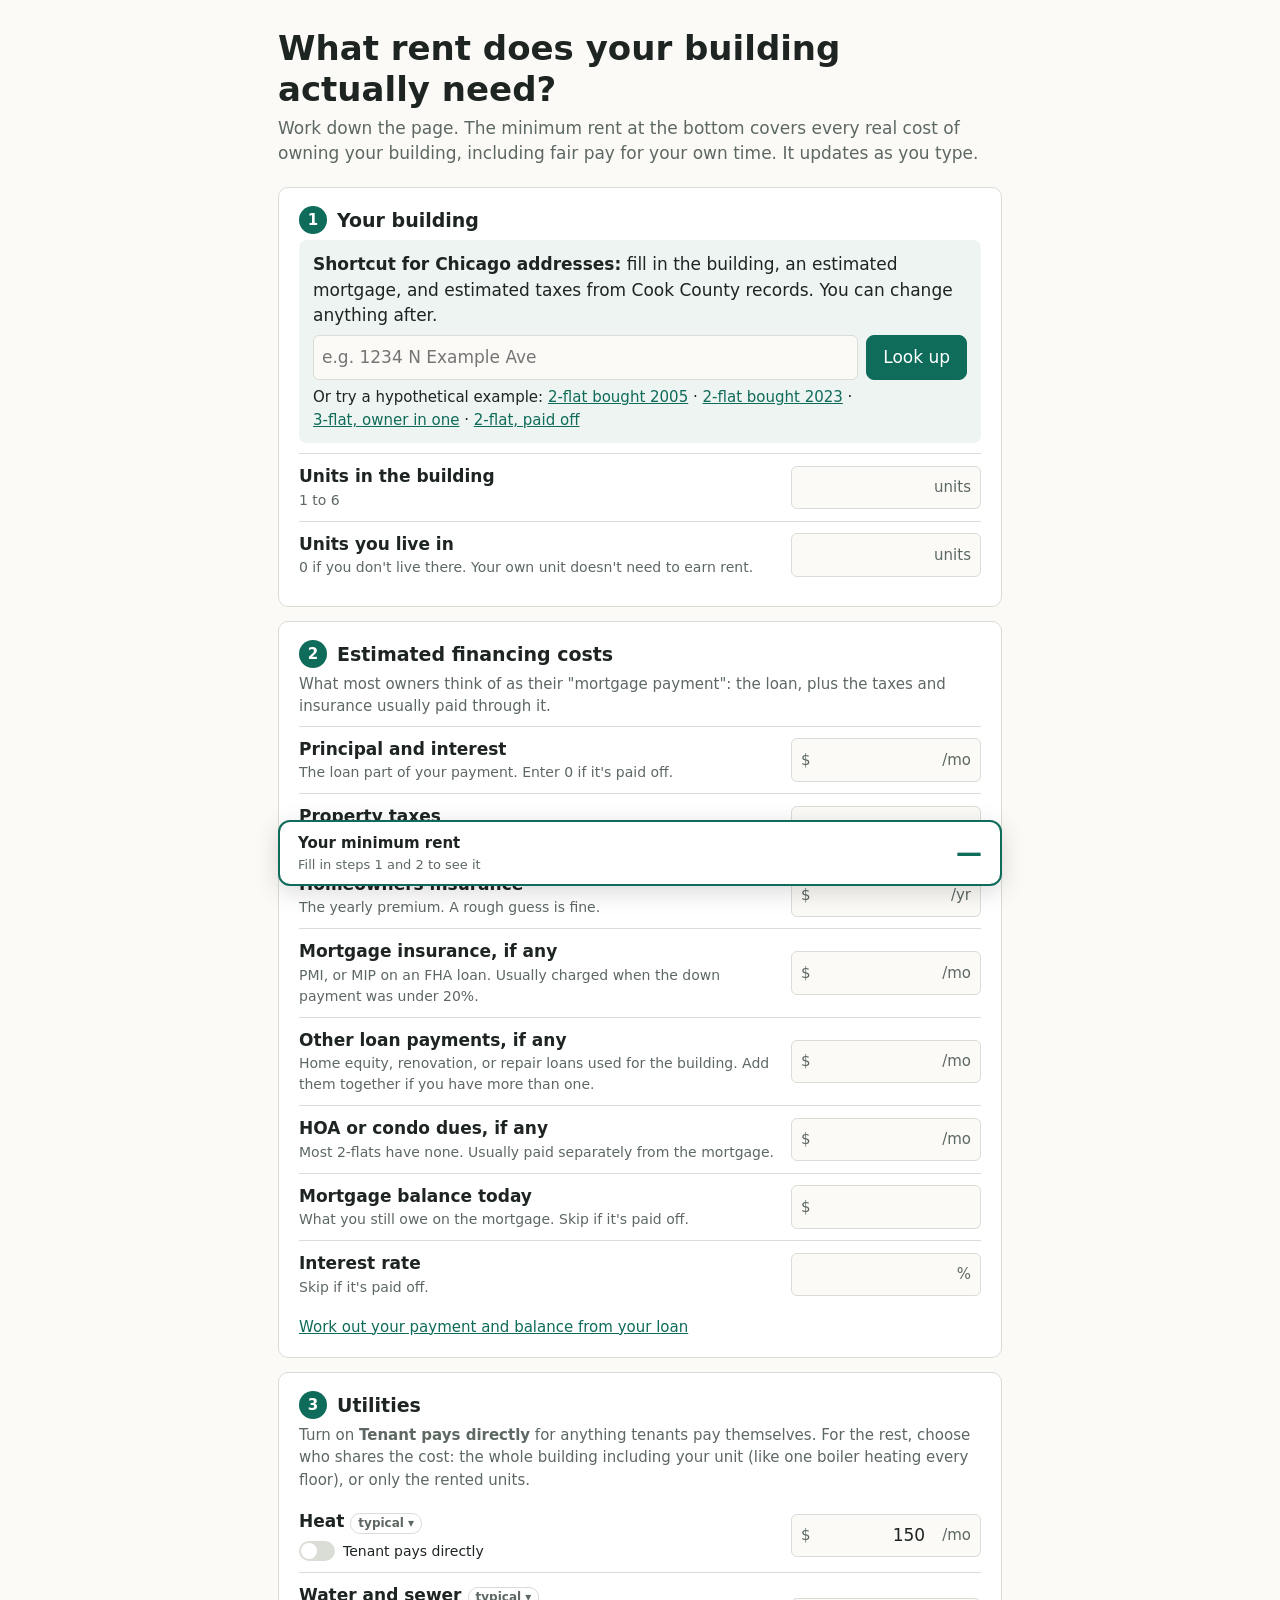
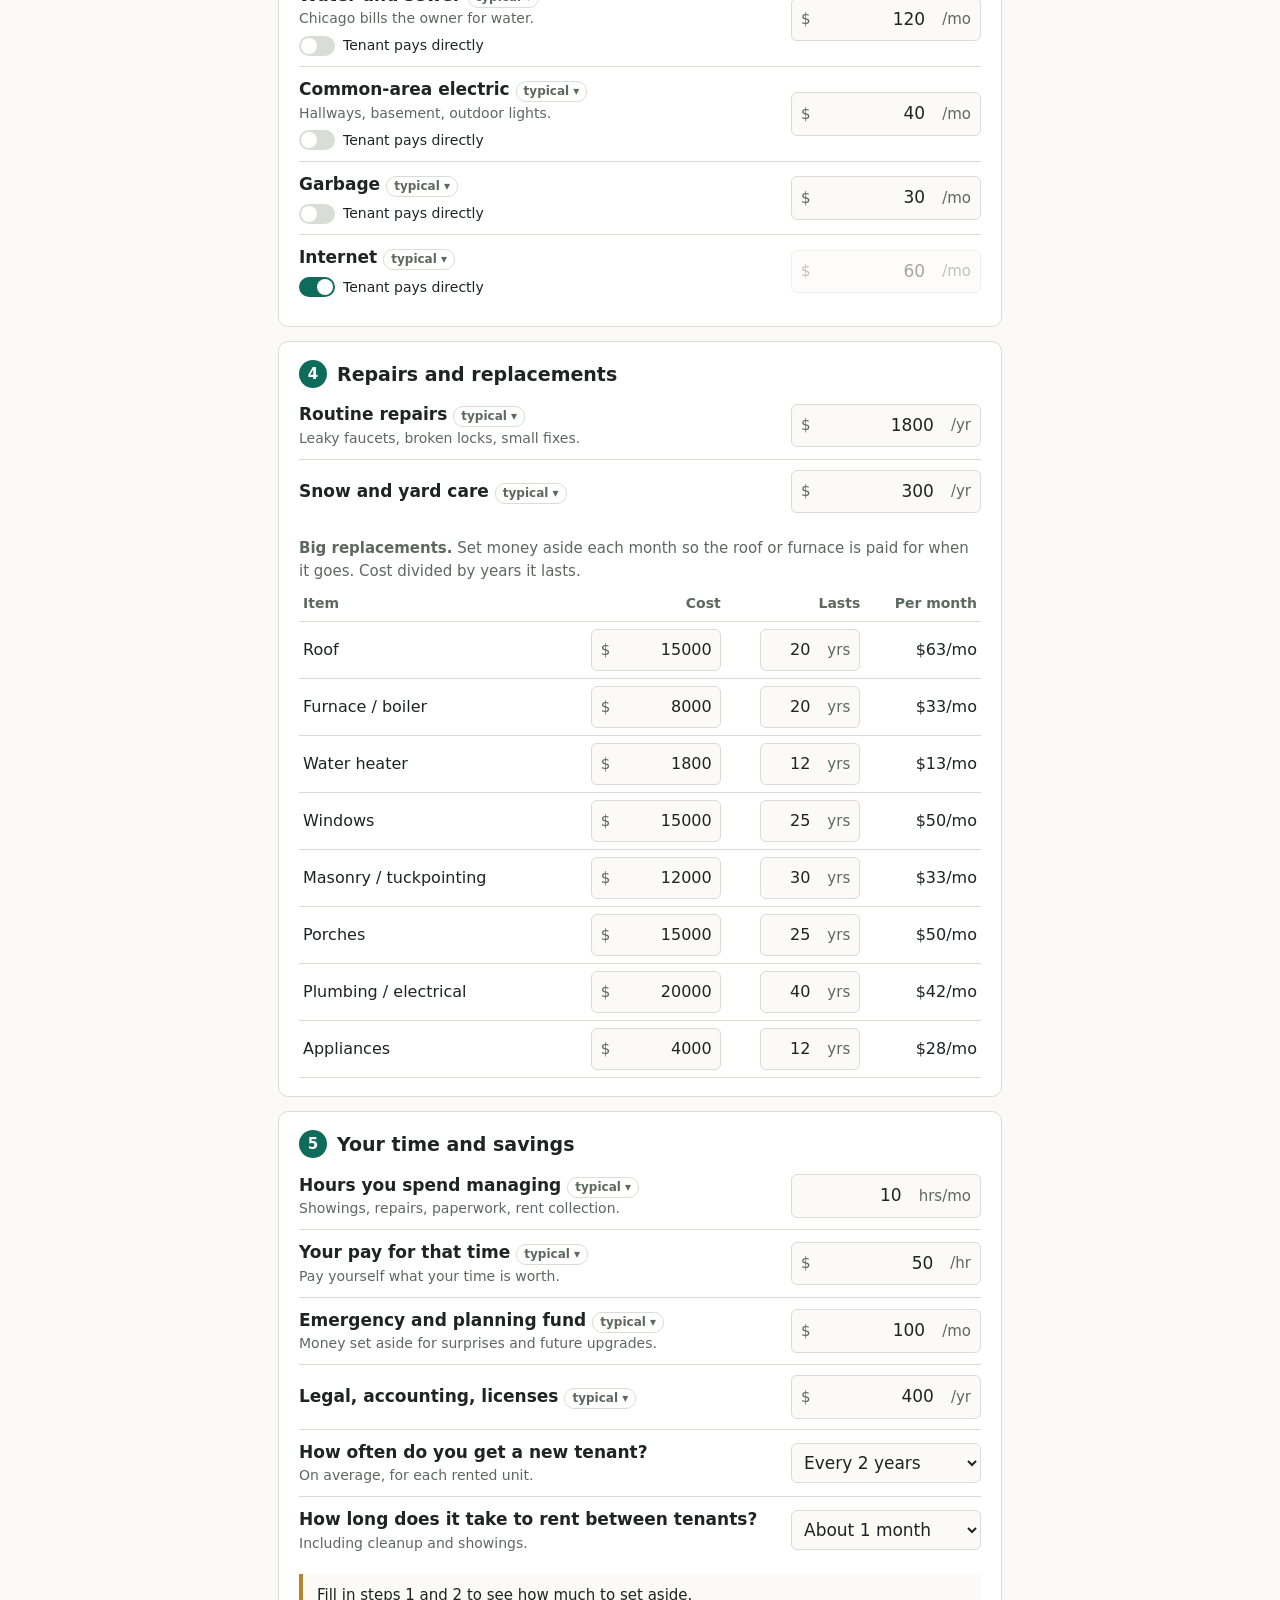
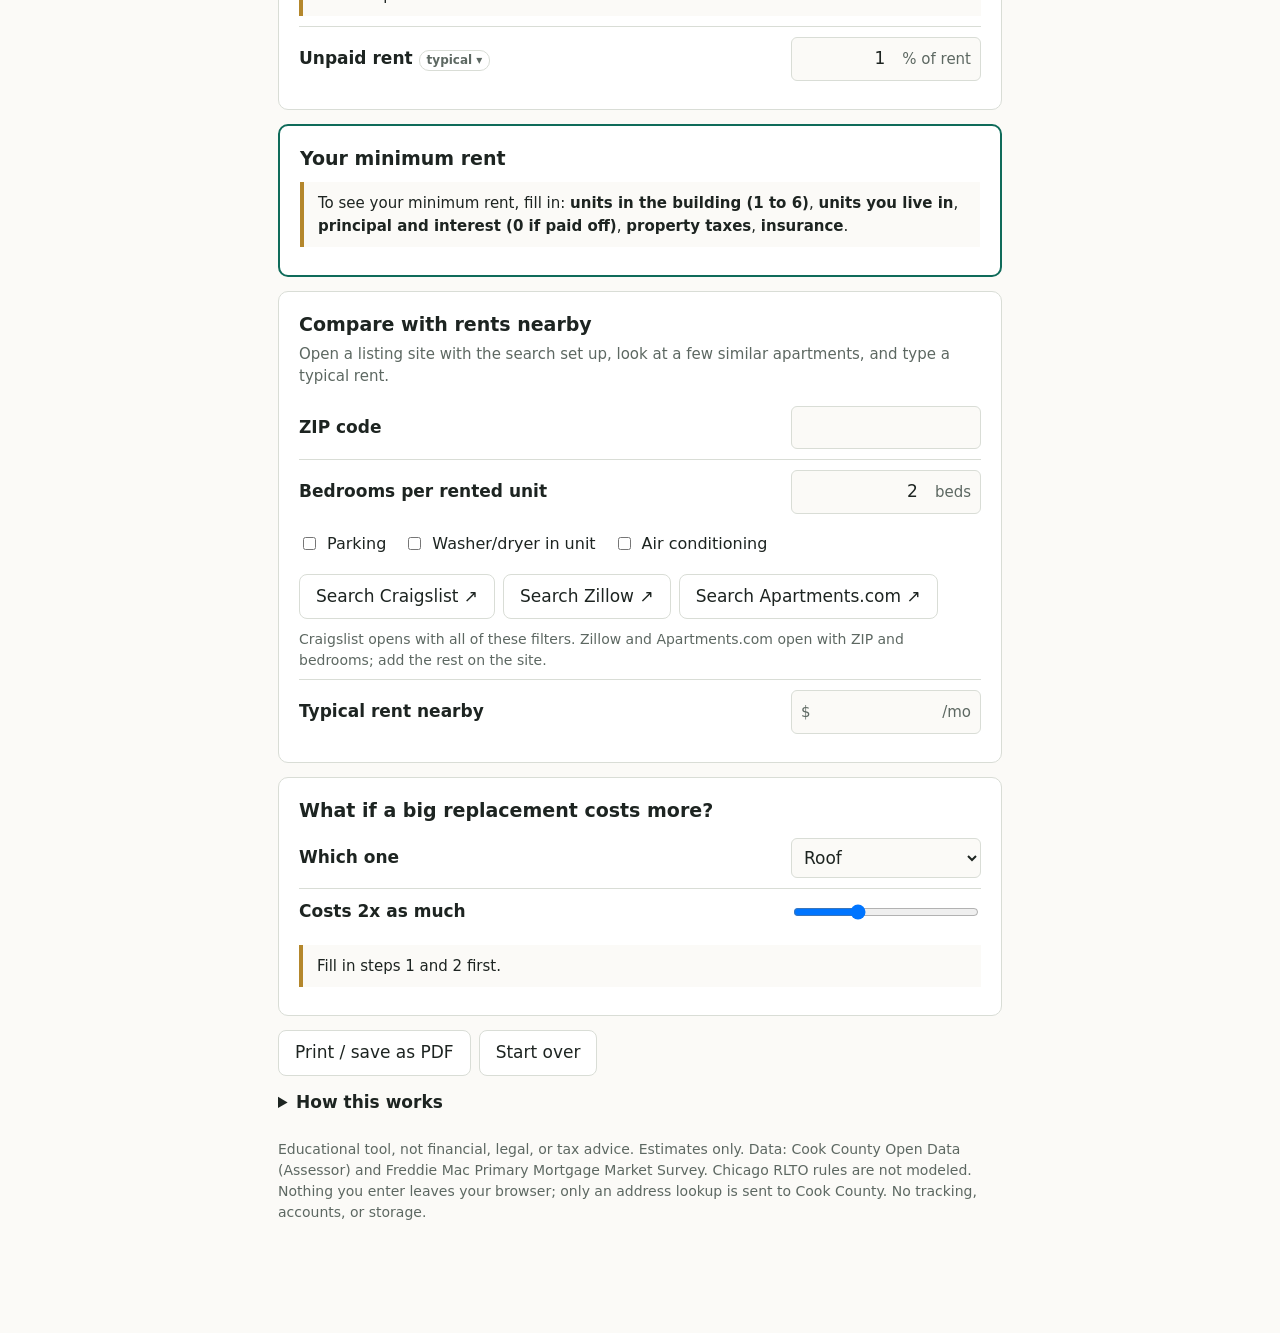
==== commit 7cb6c961: "Calculator: floating minimum-rent bar that updates live while editing Co-Authored-By: Claude Opus 5." ====
--- a/public/minimum_rent_calculator/index.html
+++ b/public/minimum_rent_calculator/index.html
@@ -51,6 +51,13 @@
 .lc-grid .box{background:var(--card)}
 .lc-grid select,.lc-grid input[type=month]{font:inherit;font-size:16px;padding:7px 8px;border:1px solid var(--line);border-radius:6px;background:var(--card);color:var(--ink)}
 .lc-out{margin-top:12px;font-size:15px}
+.float{position:fixed;left:50%;bottom:14px;transform:translateX(-50%);z-index:50;width:min(724px,calc(100vw - 24px));display:flex;align-items:center;justify-content:space-between;gap:12px;padding:10px 18px;border-radius:12px;background:var(--card);border:2px solid var(--acc);box-shadow:0 6px 24px rgba(0,0,0,.15);cursor:pointer;font:inherit;color:var(--ink);text-align:left;transition:opacity .2s,transform .2s}
+.float.gone{opacity:0;transform:translate(-50%,12px);pointer-events:none}
+.float .fl-l{font-size:15px;font-weight:600}
+.float .fl-l small{display:block;font-weight:400;font-size:13px;color:var(--mute)}
+.float .fl-v{font-size:26px;font-weight:700;color:var(--acc);white-space:nowrap}
+main{padding-bottom:110px}
+@media print{.float{display:none!important}}
 .lk{margin-top:10px;background:var(--card);border:1px solid var(--line);border-radius:10px;overflow:hidden}
 .lk-head{display:flex;gap:10px;align-items:center;padding:12px 14px;border-bottom:1px solid var(--line)}
 .lk-head svg{color:var(--acc);flex:none}
@@ -205,6 +212,8 @@
   <div class="row"><label for="bad">Unpaid rent<button type="button" class="tag" id="tag-bad" aria-expanded="false"></button></label><div class="box"><input id="bad" inputmode="decimal" autocomplete="off"><span>% of rent</span></div></div>
 </section>
 
+<button type="button" class="float" id="float" aria-live="polite" aria-label="Jump to your minimum rent"><div class="fl-l">Your minimum rent<small id="flM">per rented unit, per month</small></div><div class="fl-v" id="flV"></div></button>
+
 <!-- RESULT -->
 <section class="step result" id="result">
   <h2>Your minimum rent</h2>
@@ -352,16 +361,19 @@
  if(miss.length){
   $('answer').classList.add('hide');$('missing').classList.remove('hide');
   $('missing').innerHTML='To see your minimum rent, fill in: '+miss.map(x=>`<b>${x}</b>`).join(', ')+'.';
+  $('flV').textContent='—';$('flM').textContent='Fill in steps 1 and 2 to see it';
   $('mktOut').innerHTML='';$('wiOut').textContent='Fill in steps 1 and 2 first.';
   $('vacOut').textContent=`Fill in steps 1 and 2 to see how much to set aside.`;return}
  $('missing').classList.add('hide');$('answer').classList.remove('hide');
  const c=compute();
- $('outA').textContent=usd(c.rA);
+ $('outA').textContent=usd(c.rA);$('flV').textContent=usd(c.rA);$('flM').textContent='per rented unit, per month · updates as you type';
  {const every=+$('vac_every').value,gap=+$('vac_gap').value,set=c.rA*c.vacF,yrs=every/12,gapTxt=gap===0.5?'2 weeks':plural(gap,'month');
   $('vacOut').innerHTML=`Set aside <b>${usd(set)} a month</b> per rented unit. Over ${yrs===1?'a year':yrs+' years'} that adds up to ${usd(set*every)}, enough to cover ${gapTxt} of lost rent between tenants.`}
- $('shareLine').innerHTML=c.occ>0
-  ?`Your building costs <b>${usd(c.total)}</b> a month to run. Your ${plural(c.rented,'rented unit')} ${c.rented===1?'covers':'cover'} ${usd(c.rentedTotal)} of that. The other ${usd(c.total-c.rentedTotal)} is your own housing cost for the ${plural(c.occ,'unit')} you live in.`
-  :`Your building costs <b>${usd(c.total)}</b> a month to run, split across ${plural(c.rented,'rented unit')}.`;
+ {const each=c.rentedTotal/c.rented,extra=c.rA-each,many=c.rented>1;
+  const cover=c.occ>0
+   ?`Your ${plural(c.rented,'rented unit')} ${many?'cover':'covers'} ${usd(c.rentedTotal)} of that${many?`, or ${usd(each)} each`:''}. The other ${usd(c.total-c.rentedTotal)} is your own housing cost for the ${plural(c.occ,'unit')} you live in.`
+   :`Split across ${plural(c.rented,'rented unit')}, that's ${usd(each)} each.`;
+  $('shareLine').innerHTML=`Your building costs <b>${usd(c.total)}</b> a month to run. ${cover} Add ${usd(extra)}${many?' each':''} to save for empty months between tenants and unpaid rent, and you get <b>${usd(c.rA)}</b>.`}
  $('receipt').innerHTML=c.lines.map(([n,v])=>`<tr><td>${n}</td><td class="num">${usd(v)}</td></tr>`).join('')+`<tr class="total"><td>Minimum rent per unit</td><td class="num">${usd(c.rA)}</td></tr>`;
  const mt=c.lines.filter(l=>/^(Principal|Property taxes|Homeowners|Mortgage insurance|Other loans)/.test(l[0])).reduce((a,l)=>a+l[1],0);
  $('scary').textContent=c.rA>0?`Financing costs (mortgage payment, taxes, insurance, other loans) are ${Math.round(mt/c.rA*100)}% of this. Everything else, including savings for every big replacement, is ${100-Math.round(mt/c.rA*100)}%.`:'';
@@ -422,6 +434,11 @@
  ['addr','mkt','cz_zip'].forEach(id=>$(id).value='');$('lmsg').innerHTML='';calc()}
 
 /* ===== EVENTS ===== */
+// Floating minimum rent: visible while scrolling, hidden when the full result is on screen.
+let resultVisible=false;
+new IntersectionObserver(es=>{resultVisible=es[0].isIntersecting;$('float').classList.toggle('gone',resultVisible)},{threshold:0.25}).observe($('result'));
+addEventListener('scroll',()=>$('float').classList.toggle('gone',resultVisible),{passive:true});
+$('float').onclick=()=>$('result').scrollIntoView({behavior:'smooth',block:'start'});
 $('openLC').onclick=()=>{openLC();$('lcNote').textContent='Enter the details from your loan papers or mortgage statement. The payment, balance and rate above update as you type.';runLC()};
 $('closeLC').onclick=closeLC;
 ['lc_amt','lc_rate','lc_term','lc_start'].forEach(id=>$(id).addEventListener('input',runLC));
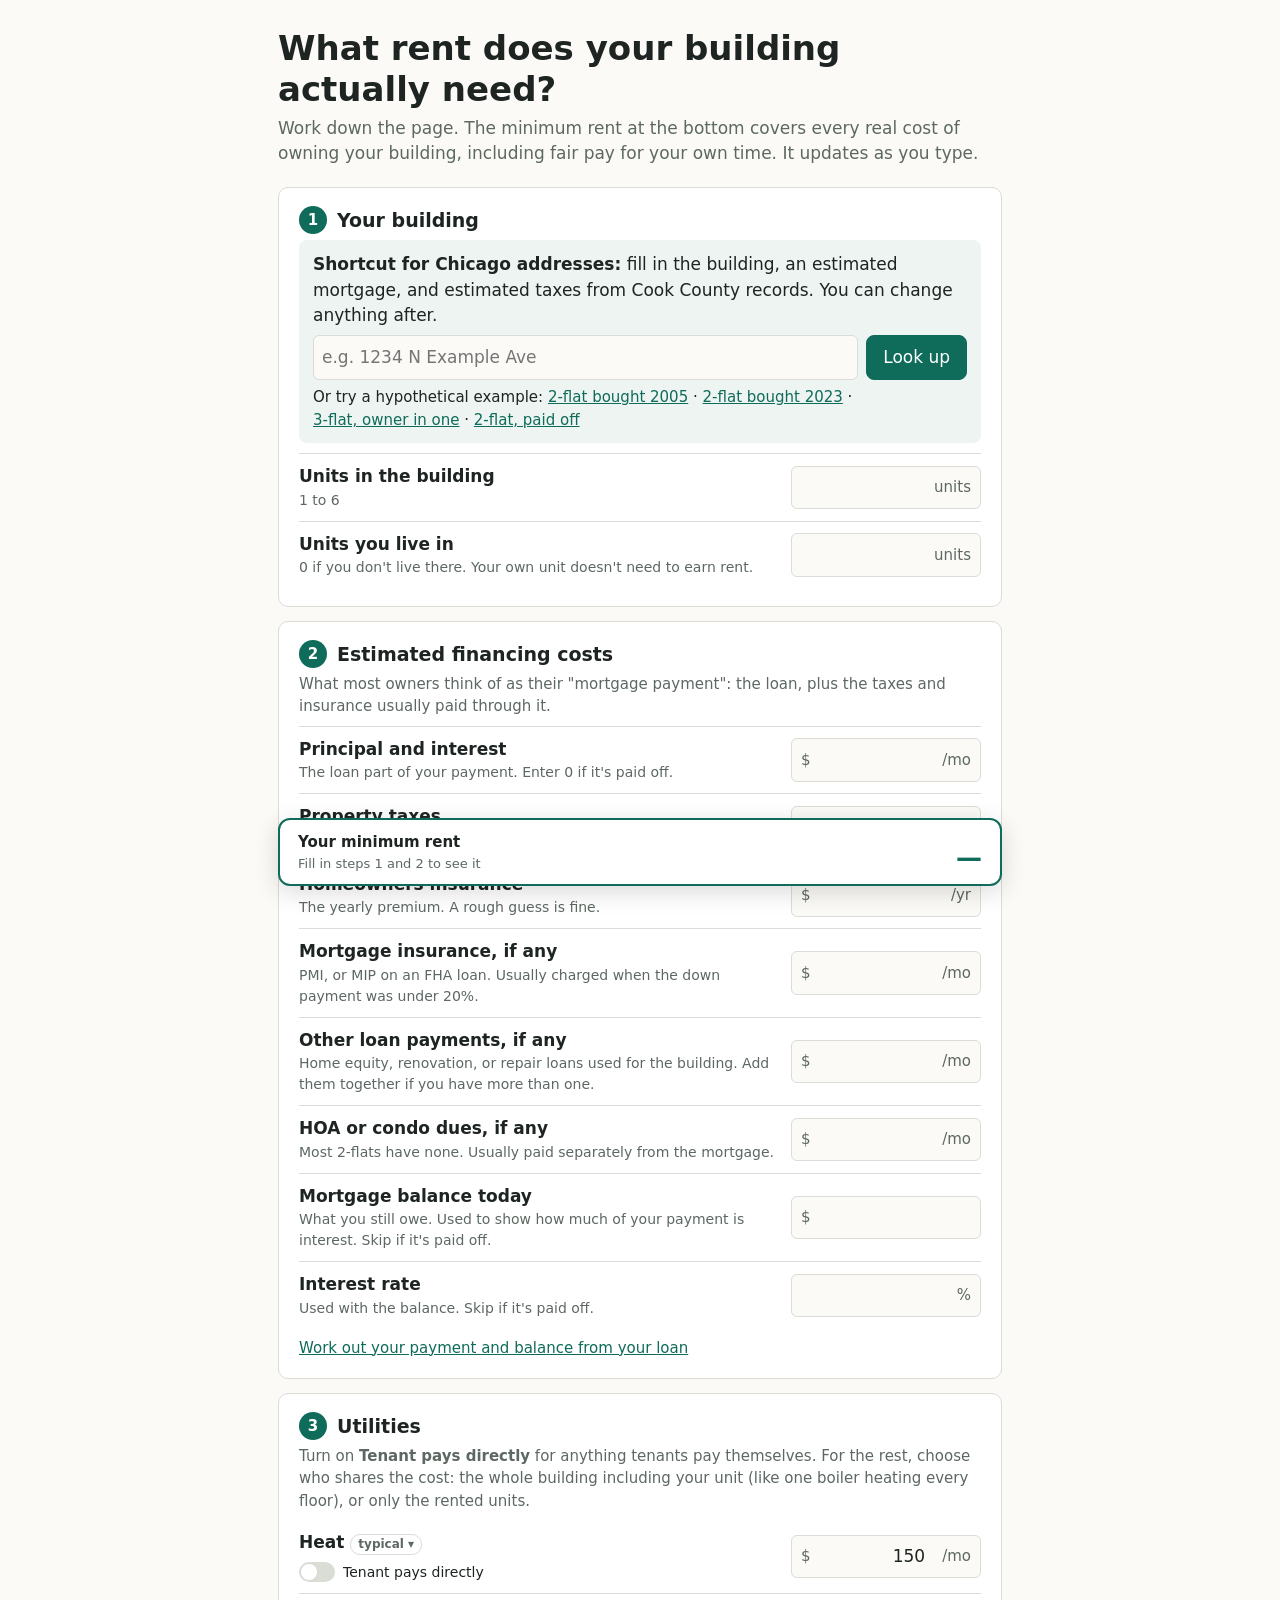
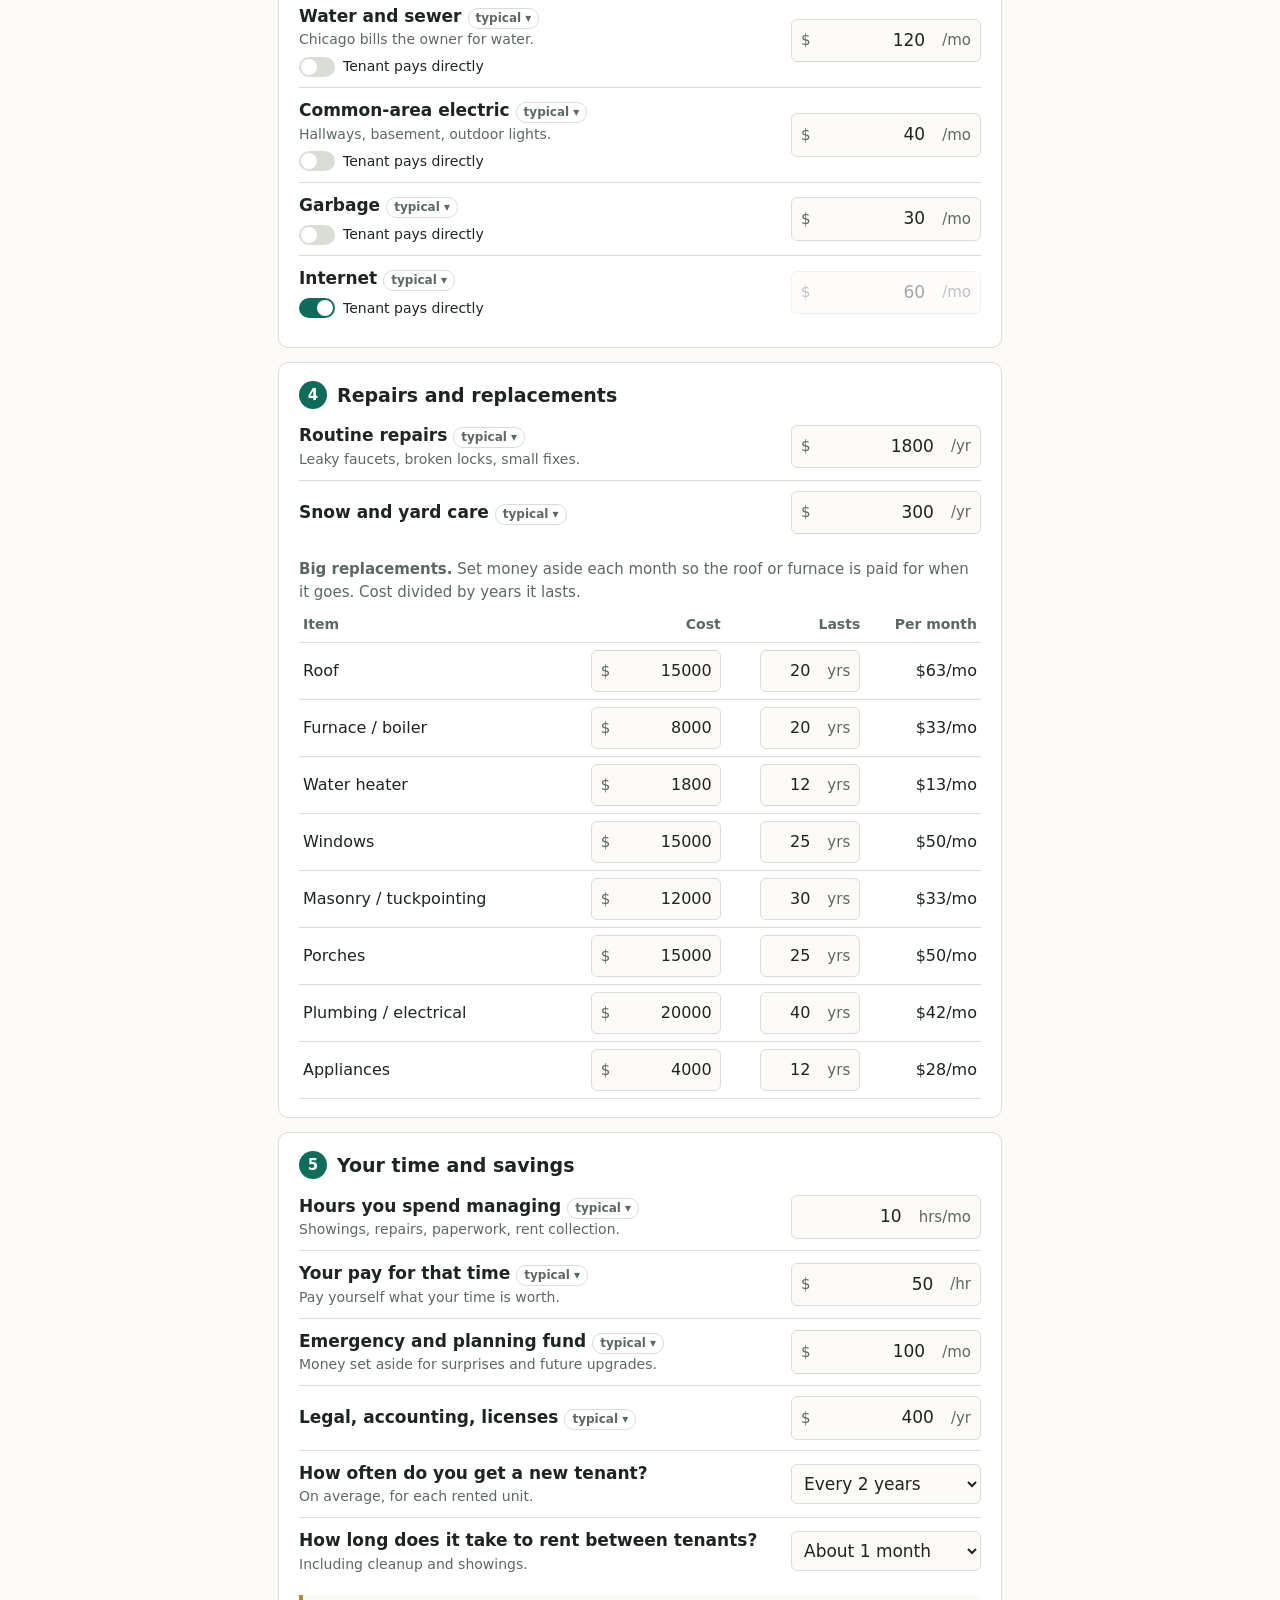
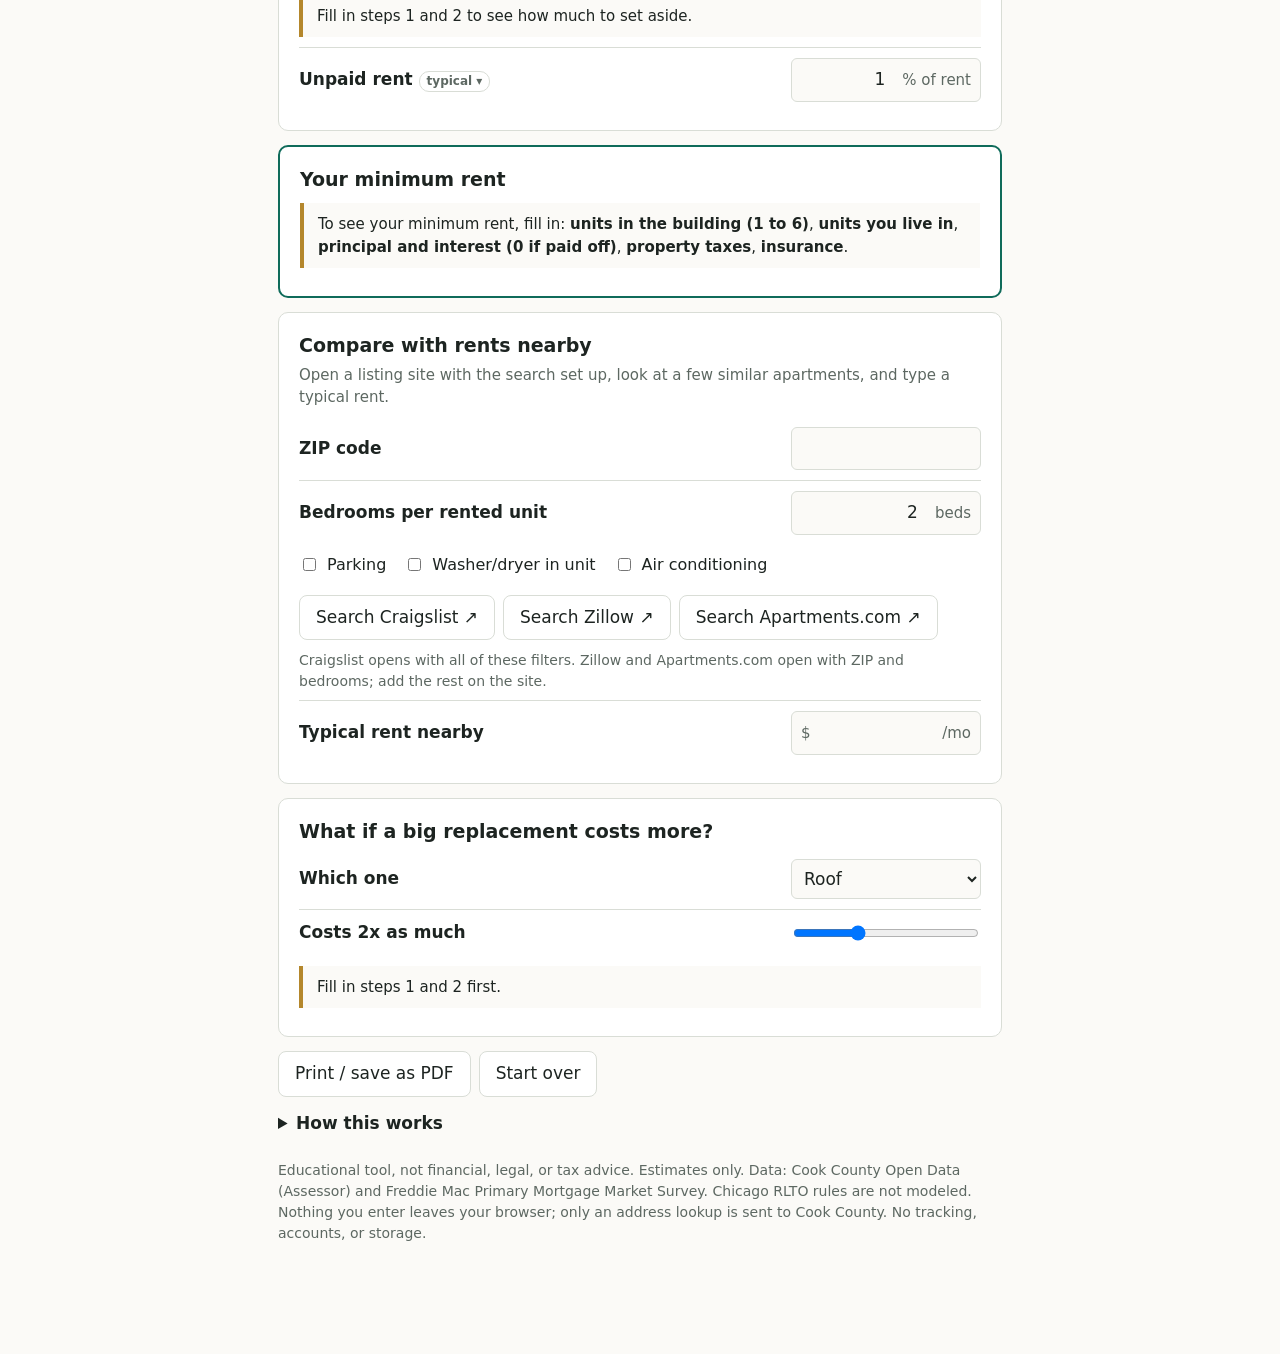
==== commit 3003b498: "Calculator: flash and show change amounts in the floating bar; add interest-only figure; clarify wha" ====
--- a/public/minimum_rent_calculator/index.html
+++ b/public/minimum_rent_calculator/index.html
@@ -55,7 +55,16 @@
 .float.gone{opacity:0;transform:translate(-50%,12px);pointer-events:none}
 .float .fl-l{font-size:15px;font-weight:600}
 .float .fl-l small{display:block;font-weight:400;font-size:13px;color:var(--mute)}
+.float .fl-r{display:flex;gap:18px;align-items:flex-end}
+.float .fl-n{text-align:right;line-height:1.15}
+.float .fl-n small{display:block;font-size:12px;color:var(--mute)}
 .float .fl-v{font-size:26px;font-weight:700;color:var(--acc);white-space:nowrap}
+.float .fl-b{font-size:18px;font-weight:700;color:var(--mute);white-space:nowrap}
+.delta{display:inline-block;font-size:13px;font-weight:700;margin-right:6px;padding:1px 6px;border-radius:8px;background:var(--soft);color:var(--acc);opacity:0;transition:opacity .3s;vertical-align:middle}
+.delta.show{opacity:1}
+.pulse{animation:pulse .7s ease}
+@keyframes pulse{0%{transform:scale(1)}30%{transform:scale(1.08)}100%{transform:scale(1)}}
+@media(max-width:560px){.float .fl-l small{display:none}.float .fl-r{gap:12px}.float .fl-v{font-size:22px}.float .fl-b{font-size:15px}}
 main{padding-bottom:110px}
 @media print{.float{display:none!important}}
 .lk{margin-top:10px;background:var(--card);border:1px solid var(--line);border-radius:10px;overflow:hidden}
@@ -147,8 +156,8 @@
   <div id="pitiTotal" class="msg hide"></div>
   <div class="row"><label for="loan2">Other loan payments, if any<button type="button" class="tag" id="tag-loan2" aria-expanded="false"></button><small>Home equity, renovation, or repair loans used for the building. Add them together if you have more than one.</small></label><div class="box"><span>$</span><input id="loan2" inputmode="decimal" autocomplete="off"><span>/mo</span></div></div>
   <div class="row"><label for="hoa">HOA or condo dues, if any<button type="button" class="tag" id="tag-hoa" aria-expanded="false"></button><small>Most 2-flats have none. Usually paid separately from the mortgage.</small></label><div class="box"><span>$</span><input id="hoa" inputmode="decimal" autocomplete="off"><span>/mo</span></div></div>
-  <div class="row"><label for="bal">Mortgage balance today<button type="button" class="tag" id="tag-bal" aria-expanded="false"></button><small>What you still owe on the mortgage. Skip if it's paid off.</small></label><div class="box"><span>$</span><input id="bal" inputmode="decimal" autocomplete="off"></div></div>
-  <div class="row"><label for="rate">Interest rate<button type="button" class="tag" id="tag-rate" aria-expanded="false"></button><small>Skip if it's paid off.</small></label><div class="box"><input id="rate" inputmode="decimal" autocomplete="off"><span>%</span></div></div>
+  <div class="row"><label for="bal">Mortgage balance today<button type="button" class="tag" id="tag-bal" aria-expanded="false"></button><small>What you still owe. Used to show how much of your payment is interest. Skip if it's paid off.</small></label><div class="box"><span>$</span><input id="bal" inputmode="decimal" autocomplete="off"></div></div>
+  <div class="row"><label for="rate">Interest rate<button type="button" class="tag" id="tag-rate" aria-expanded="false"></button><small>Used with the balance. Skip if it's paid off.</small></label><div class="box"><input id="rate" inputmode="decimal" autocomplete="off"><span>%</span></div></div>
   <p style="margin:6px 0 0"><button type="button" class="linkish" id="openLC">Work out your payment and balance from your loan</button></p>
   <div id="loanCalc" class="lc hide">
     <div class="lc-head"><b>Your loan</b><button type="button" class="linkish" id="closeLC">Close</button></div>
@@ -212,7 +221,7 @@
   <div class="row"><label for="bad">Unpaid rent<button type="button" class="tag" id="tag-bad" aria-expanded="false"></button></label><div class="box"><input id="bad" inputmode="decimal" autocomplete="off"><span>% of rent</span></div></div>
 </section>
 
-<button type="button" class="float" id="float" aria-live="polite" aria-label="Jump to your minimum rent"><div class="fl-l">Your minimum rent<small id="flM">per rented unit, per month</small></div><div class="fl-v" id="flV"></div></button>
+<button type="button" class="float" id="float" aria-live="polite" aria-label="Your minimum rent"><div class="fl-l">Your minimum rent<small id="flM">per rented unit, per month</small></div><div class="fl-r"><div class="fl-n hide" id="flBw"><small><span class="delta" id="flDB"></span>interest-only view</small><span class="fl-b" id="flB"></span></div><div class="fl-n"><small><span class="delta" id="flD"></span>&nbsp;</small><span class="fl-v" id="flV"></span></div></div></button>
 
 <!-- RESULT -->
 <section class="step result" id="result">
@@ -361,12 +370,17 @@
  if(miss.length){
   $('answer').classList.add('hide');$('missing').classList.remove('hide');
   $('missing').innerHTML='To see your minimum rent, fill in: '+miss.map(x=>`<b>${x}</b>`).join(', ')+'.';
-  $('flV').textContent='—';$('flM').textContent='Fill in steps 1 and 2 to see it';
+  $('flV').textContent='—';$('flM').textContent='Fill in steps 1 and 2 to see it';$('flBw').classList.add('hide');lastA=lastB=null;
   $('mktOut').innerHTML='';$('wiOut').textContent='Fill in steps 1 and 2 first.';
   $('vacOut').textContent=`Fill in steps 1 and 2 to see how much to set aside.`;return}
  $('missing').classList.add('hide');$('answer').classList.remove('hide');
  const c=compute();
  $('outA').textContent=usd(c.rA);$('flV').textContent=usd(c.rA);$('flM').textContent='per rented unit, per month · updates as you type';
+ {const showB=c.rB!==null&&c.pi>0;$('flBw').classList.toggle('hide',!showB);if(showB)$('flB').textContent=usd(c.rB);
+  const a=Math.round(c.rA),b=showB?Math.round(c.rB):null;
+  if(lastA!==null&&a!==lastA)flash('flV',a-lastA,true);
+  if(lastB!==null&&b!==null&&b!==lastB)flash('flB',b-lastB,true);
+  lastA=a;lastB=b;}
  {const every=+$('vac_every').value,gap=+$('vac_gap').value,set=c.rA*c.vacF,yrs=every/12,gapTxt=gap===0.5?'2 weeks':plural(gap,'month');
   $('vacOut').innerHTML=`Set aside <b>${usd(set)} a month</b> per rented unit. Over ${yrs===1?'a year':yrs+' years'} that adds up to ${usd(set*every)}, enough to cover ${gapTxt} of lost rent between tenants.`}
  {const each=c.rentedTotal/c.rented,extra=c.rA-each,many=c.rented>1;
@@ -438,7 +452,26 @@
 let resultVisible=false;
 new IntersectionObserver(es=>{resultVisible=es[0].isIntersecting;$('float').classList.toggle('gone',resultVisible)},{threshold:0.25}).observe($('result'));
 addEventListener('scroll',()=>$('float').classList.toggle('gone',resultVisible),{passive:true});
-$('float').onclick=()=>$('result').scrollIntoView({behavior:'smooth',block:'start'});
+let lastA=null,lastB=null;
+function flash(id,d,label){ // pulse a changed number; show how much the main number moved
+ const el=$(id);el.classList.remove('pulse');void el.offsetWidth;el.classList.add('pulse');
+ if(!label)return;
+ const D=$(id==='flB'?'flDB':'flD');D.textContent=(d>0?'▲ ':'▼ ')+usd(Math.abs(d));D.classList.add('show');
+ clearTimeout(D._t);D._t=setTimeout(()=>D.classList.remove('show'),2200);
+ if(id==='flV'){const o=$('outA');o.classList.remove('pulse');void o.offsetWidth;o.classList.add('pulse')}}
+function firstMissing(){ // first required field still empty or invalid, in page order
+ const u=val('units'),o=val('occ');
+ if(!has('units')||!(u>=1&&u<=6&&Number.isInteger(u)))return 'units';
+ if(!has('occ')||!Number.isInteger(o)||o>=u)return 'occ';
+ if(!has('pi'))return 'pi';
+ if(val('pi')>0&&!has('bal'))return 'bal';
+ if(val('pi')>0&&!has('rate'))return 'rate';
+ if(!has('tax'))return 'tax';
+ if(!has('ins'))return 'ins';
+ return null}
+$('float').onclick=()=>{const id=firstMissing();
+ if(id){$(id).closest('.step').scrollIntoView({behavior:'smooth',block:'start'});setTimeout(()=>$(id).focus({preventScroll:true}),400)}
+ else $('result').scrollIntoView({behavior:'smooth',block:'start'})};
 $('openLC').onclick=()=>{openLC();$('lcNote').textContent='Enter the details from your loan papers or mortgage statement. The payment, balance and rate above update as you type.';runLC()};
 $('closeLC').onclick=closeLC;
 ['lc_amt','lc_rate','lc_term','lc_start'].forEach(id=>$(id).addEventListener('input',runLC));
